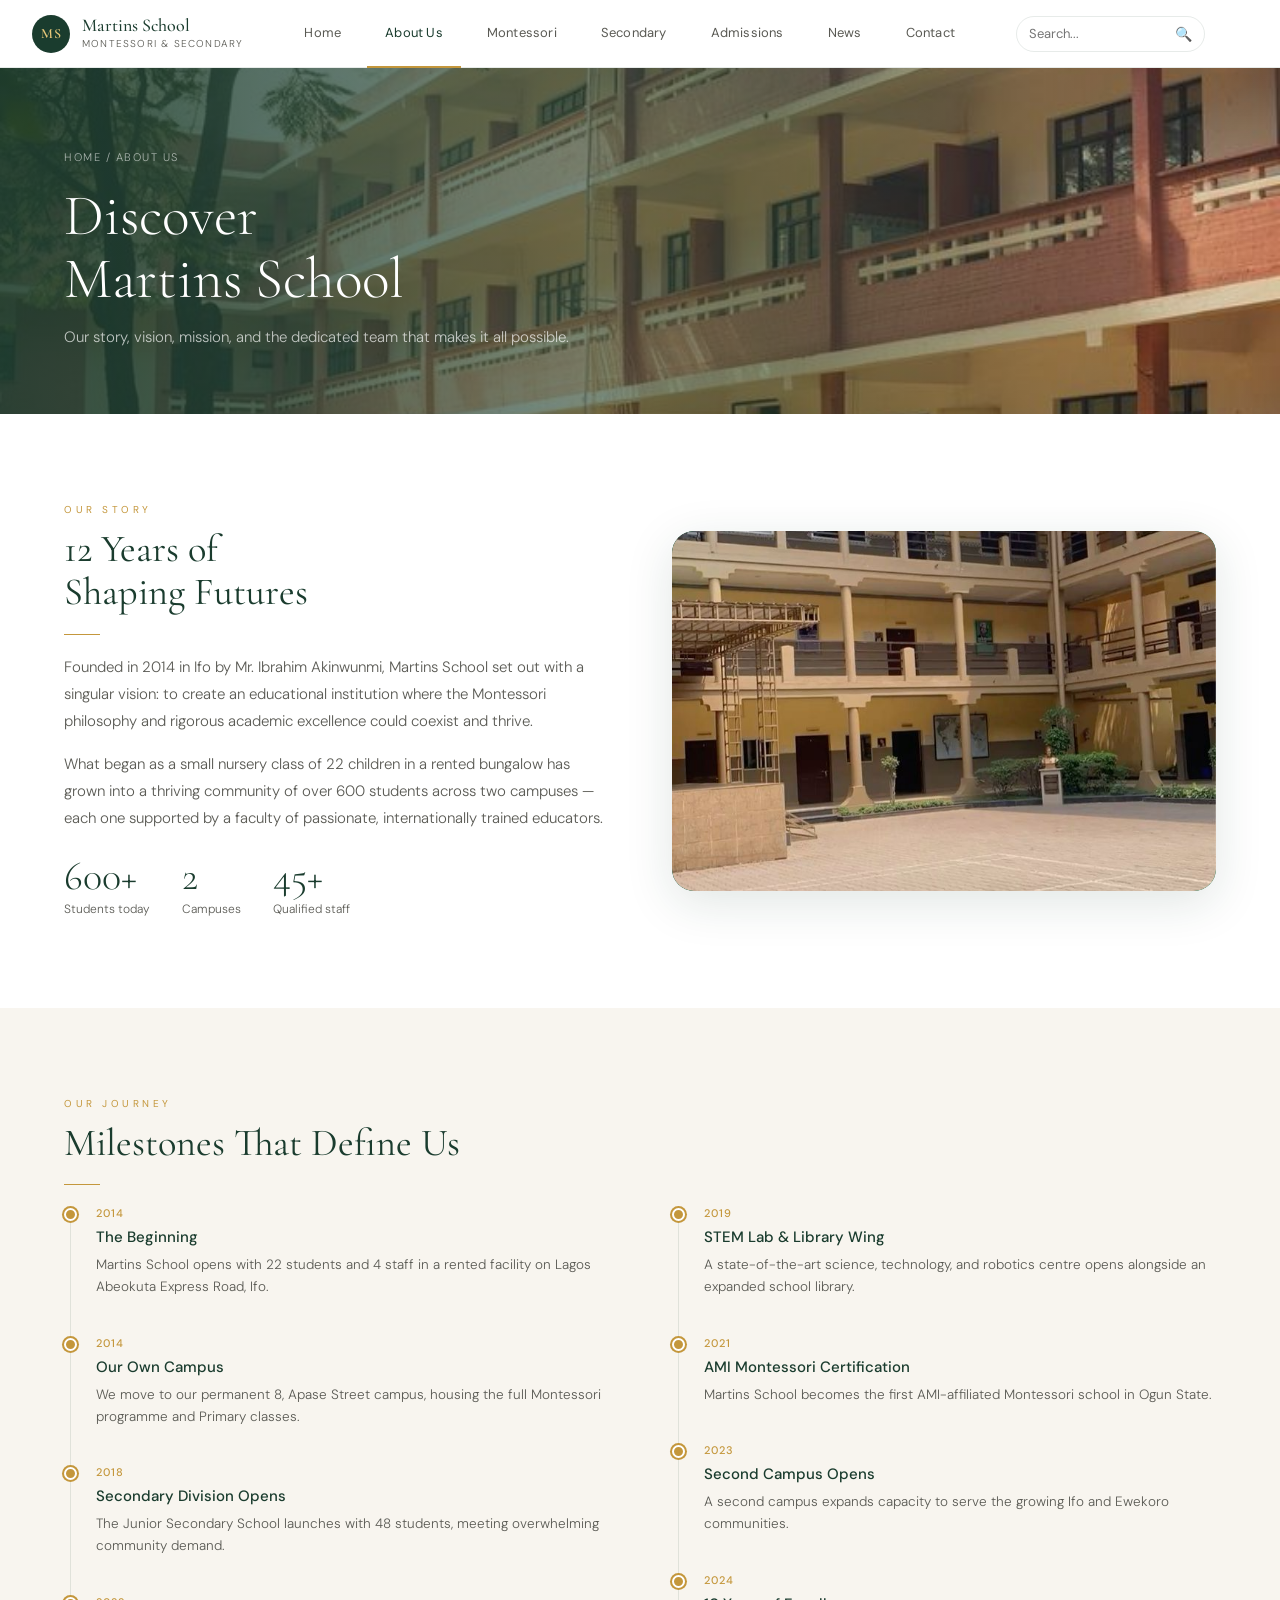
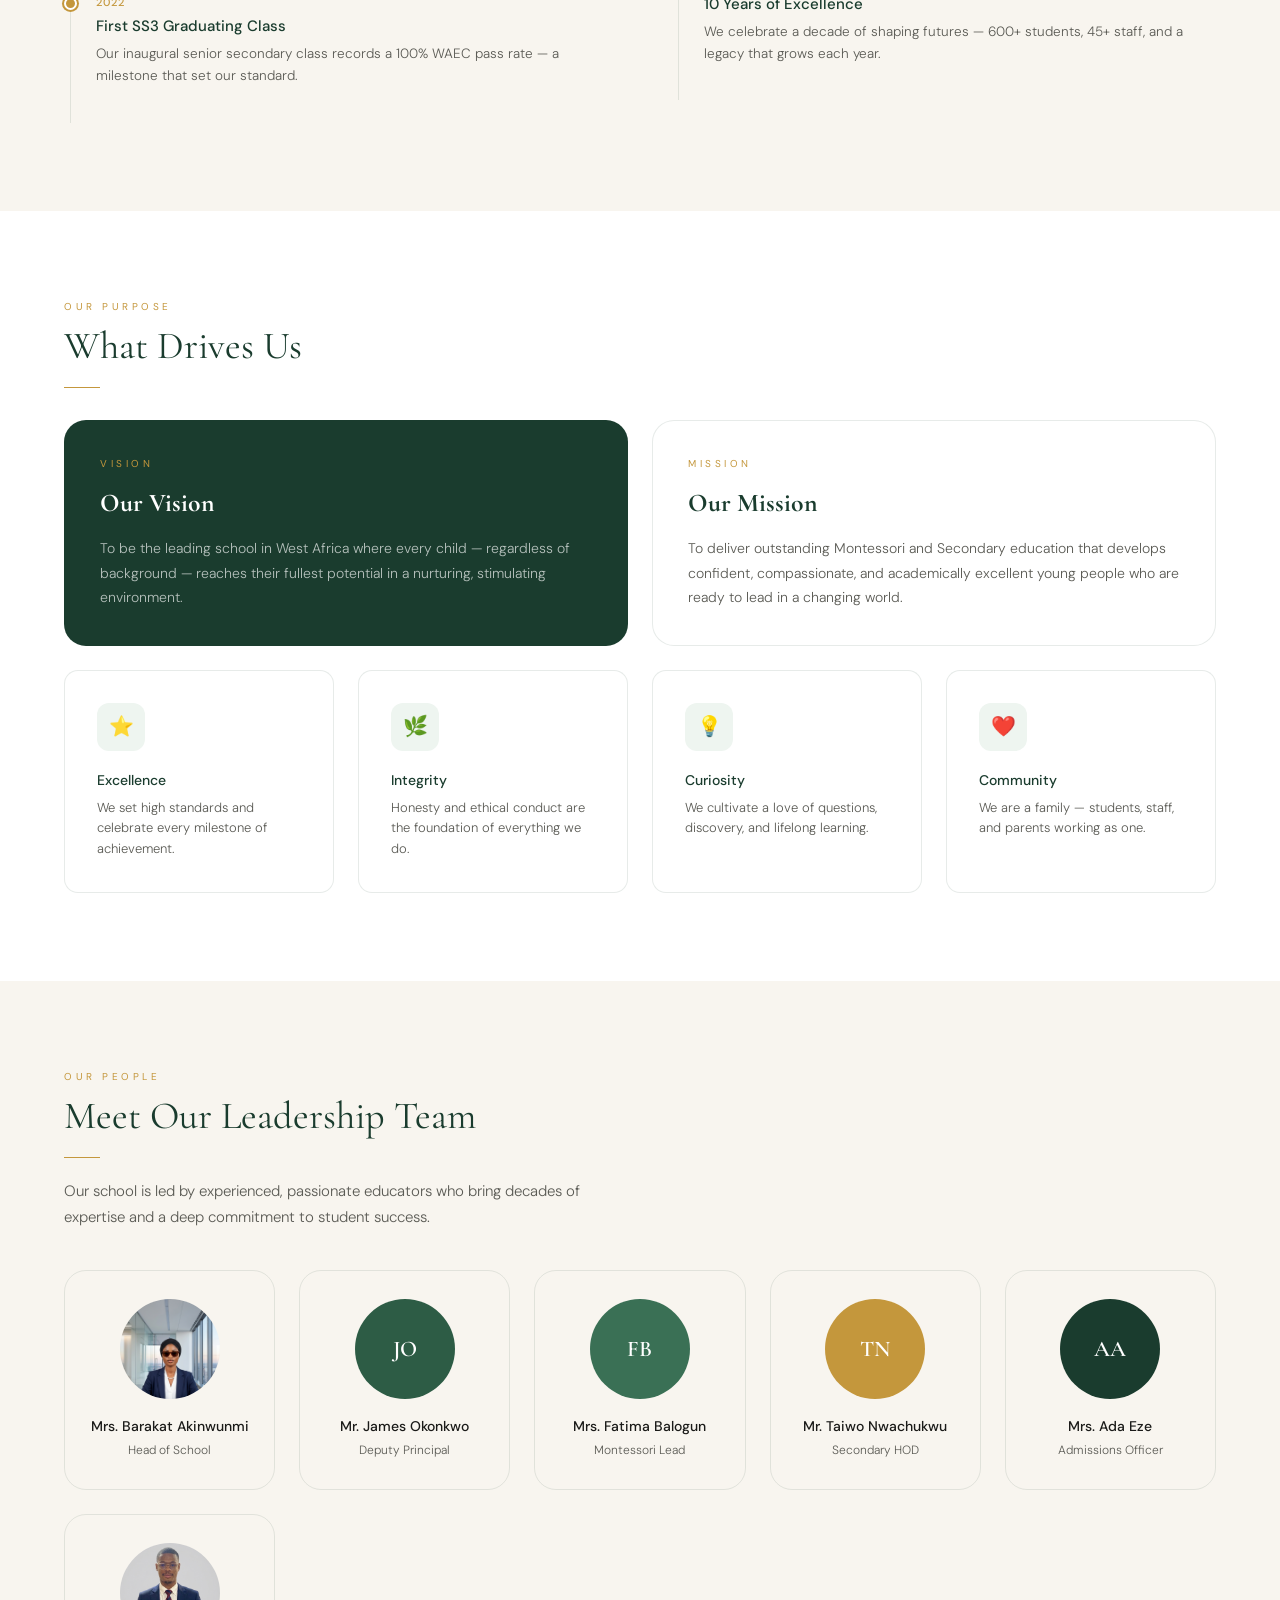
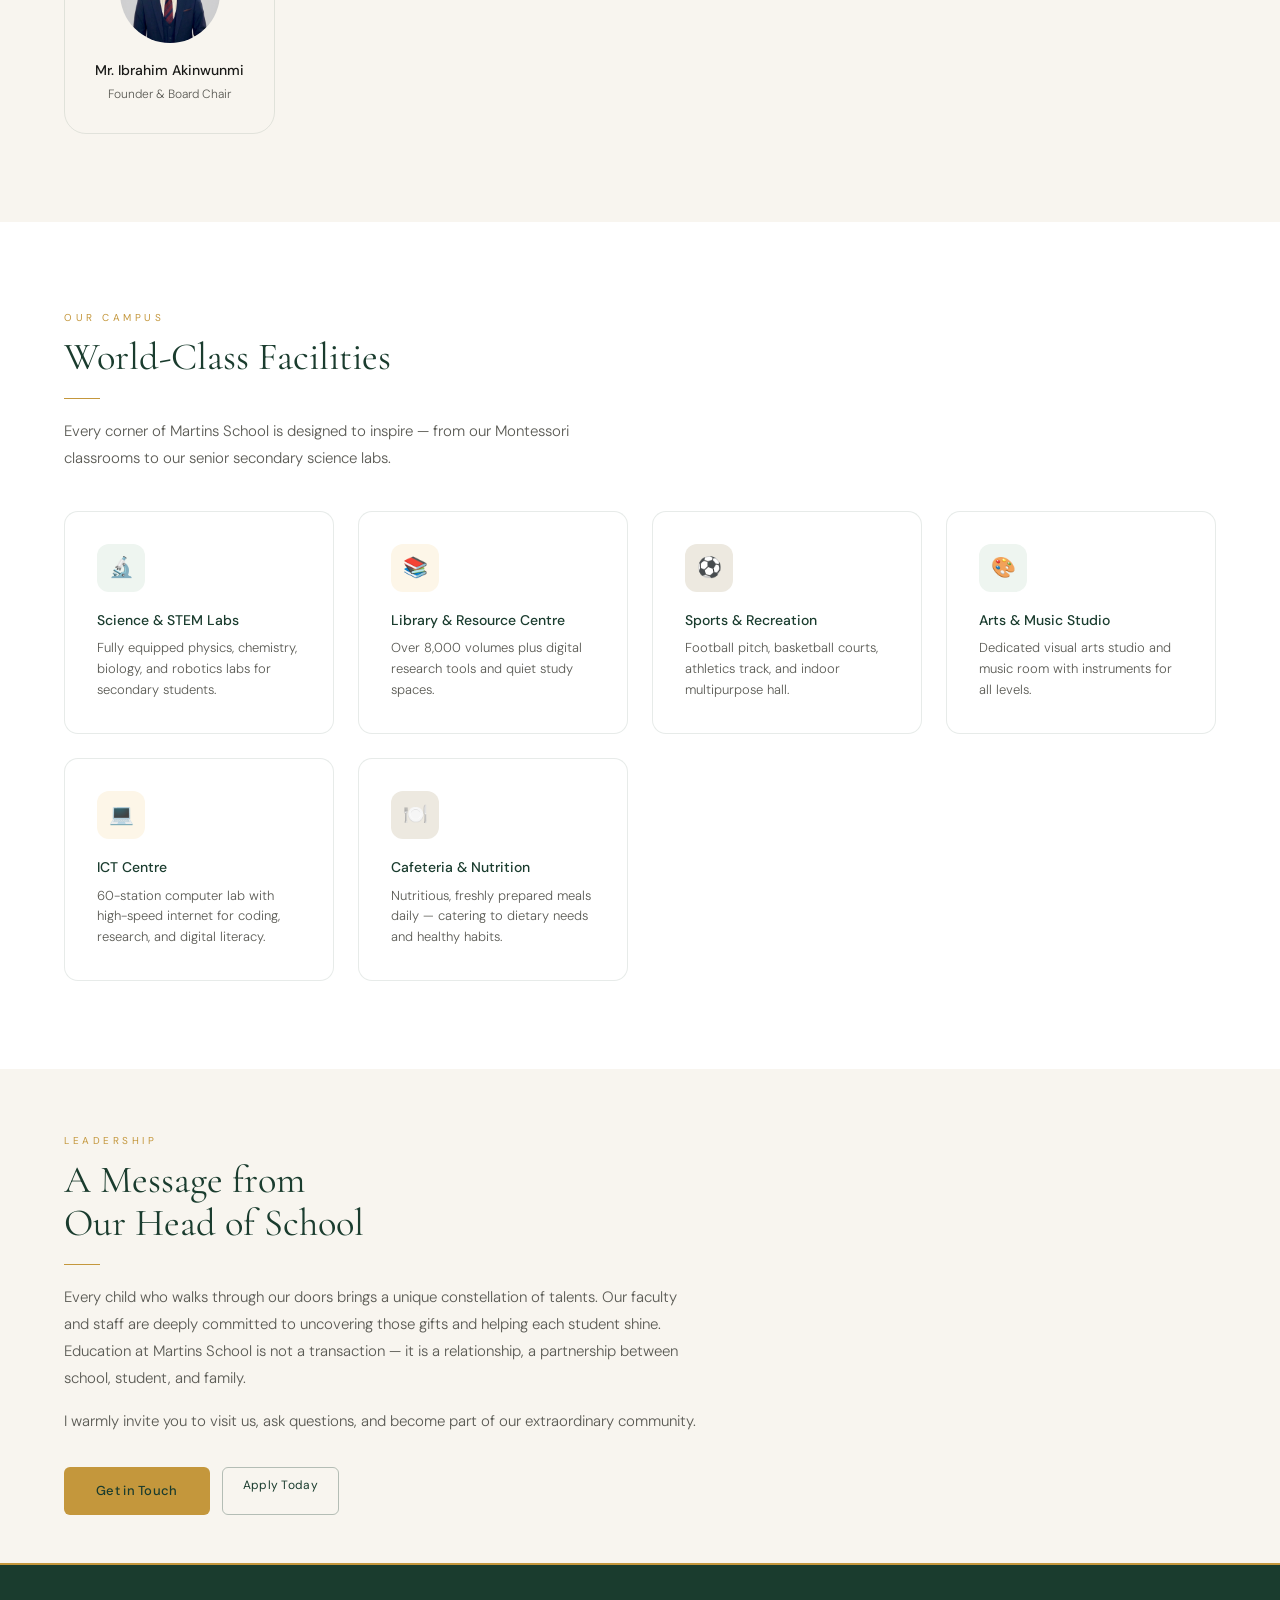
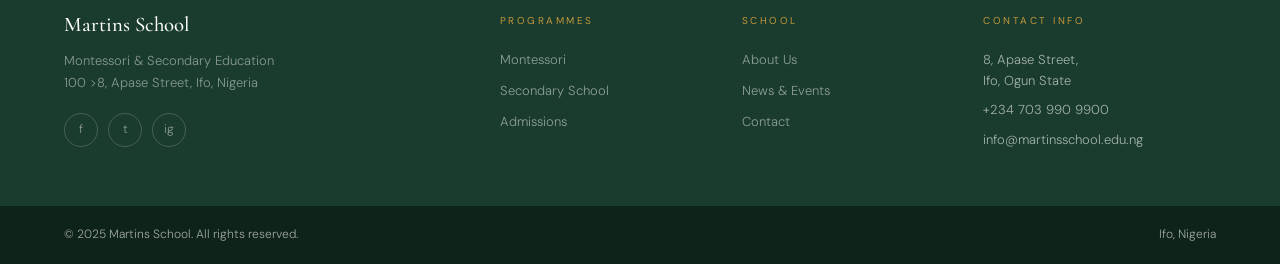
==== about.html @ b7fa8b03 "Martins School" ====
<!doctype html>
<html lang="en" id="home">
  <head>
    <meta charset="UTF-8" />
    <meta name="viewport" content="width=device-width, initial-scale=1.0" />
    <title>About Us | Martins School</title>
    <link rel="preconnect" href="https://fonts.googleapis.com" />
    <link rel="preconnect" href="https://fonts.gstatic.com" crossorigin />
    <link
      href="https://fonts.googleapis.com/css2?family=Cormorant+Garamond:ital,wght@0,300;0,400;0,500;0,600;1,300;1,400;1,600&family=DM+Sans:opsz,wght@9..40,300;9..40,400;9..40,500&display=swap"
      rel="stylesheet"
    />
    <link
      rel="stylesheet"
      href="https://cdnjs.cloudflare.com/ajax/libs/font-awesome/6.5.0/css/all.min.css"
    />
    <link rel="stylesheet" href="style.css" />
  </head>
  <body>
    <nav>
      <a class="nav-logo" href="index.html">
        <div class="nav-logo-mark">MS</div>
        <div>
          <div class="nav-logo-text">Martins School</div>
          <div class="nav-logo-sub">Montessori &amp; Secondary</div>
        </div>
      </a>
      <div class="nav-links">
        <a href="index.html">Home</a>
        <a href="about.html" class="active">About Us</a>
        <a href="montessori.html">Montessori</a>
        <a href="secondary.html">Secondary</a>
        <a href="admissions.html">Admissions</a>
        <a href="news.html">News</a>
        <a href="contact.html">Contact</a>
      </div>
      <!-- Keep this -->
      <div class="nav-search">
        <input
          type="text"
          class="nav-search-input"
          placeholder="Search..."
          id="nav-search-input"
        />
        <button class="nav-search-btn" aria-label="Search" id="nav-search-btn">
          🔍
        </button>
      </div>
      <div class="nav-actions">
        <button class="nav-hamburger" id="nav-toggle" aria-label="Menu">
          <span></span><span></span><span></span>
        </button>
      </div>
    </nav>
    <div class="page-anim">
      <!-- PAGE HERO -->
      <div class="page-hero hero-about">
        <div class="page-hero-breadcrumb">
          <a href="index.html">Home</a> / About Us
        </div>
        <h1>Discover<br />Martins School</h1>
        <p>
          Our story, vision, mission, and the dedicated team that makes it all
          possible.
        </p>
      </div>

      <!-- STORY -->
      <section>
        <div class="two-col">
          <div>
            <div class="section-label">Our Story</div>
            <div class="section-title">12 Years of<br />Shaping Futures</div>
            <div class="divider"></div>
            <p
              style="
                color: var(--text-muted);
                font-size: 15px;
                line-height: 1.8;
                margin-bottom: 1rem;
              "
            >
              Founded in 2014 in Ifo by Mr. Ibrahim Akinwunmi, Martins School
              set out with a singular vision: to create an educational
              institution where the Montessori philosophy and rigorous academic
              excellence could coexist and thrive.
            </p>
            <p
              style="
                color: var(--text-muted);
                font-size: 15px;
                line-height: 1.8;
                margin-bottom: 1.5rem;
              "
            >
              What began as a small nursery class of 22 children in a rented
              bungalow has grown into a thriving community of over 600 students
              across two campuses — each one supported by a faculty of
              passionate, internationally trained educators.
            </p>
            <div style="display: flex; gap: 2rem; flex-wrap: wrap">
              <div>
                <div
                  style="
                    font-family: &quot;Cormorant Garamond&quot;, serif;
                    font-size: 2.5rem;
                    color: var(--green);
                    font-weight: 300;
                    line-height: 1;
                  "
                >
                  600+
                </div>
                <div
                  style="
                    font-size: 12px;
                    color: var(--text-muted);
                    margin-top: 4px;
                  "
                >
                  Students today
                </div>
              </div>
              <div>
                <div
                  style="
                    font-family: &quot;Cormorant Garamond&quot;, serif;
                    font-size: 2.5rem;
                    color: var(--green);
                    font-weight: 300;
                    line-height: 1;
                  "
                >
                  2
                </div>
                <div
                  style="
                    font-size: 12px;
                    color: var(--text-muted);
                    margin-top: 4px;
                  "
                >
                  Campuses
                </div>
              </div>
              <div>
                <div
                  style="
                    font-family: &quot;Cormorant Garamond&quot;, serif;
                    font-size: 2.5rem;
                    color: var(--green);
                    font-weight: 300;
                    line-height: 1;
                  "
                >
                  45+
                </div>
                <div
                  style="
                    font-size: 12px;
                    color: var(--text-muted);
                    margin-top: 4px;
                  "
                >
                  Qualified staff
                </div>
              </div>
            </div>
          </div>
          <div class="info-img">
            <div class="info-img">
              <img src="img/about-story.jpeg" alt="Martins School campus" />
            </div>
          </div>
        </div>
      </section>

      <!-- HISTORY TIMELINE -->
      <section style="background: var(--cream)">
        <div class="section-label">Our Journey</div>
        <div class="section-title">Milestones That Define Us</div>
        <div class="divider"></div>
        <div
          style="
            display: grid;
            grid-template-columns: 1fr 1fr;
            gap: 4rem;
            align-items: start;
            margin-top: 1rem;
          "
        >
          <div class="timeline">
            <div class="timeline-item">
              <div class="timeline-dot"></div>
              <div class="timeline-year">2014</div>
              <h4>The Beginning</h4>
              <p>
                Martins School opens with 22 students and 4 staff in a rented
                facility on Lagos Abeokuta Express Road, Ifo.
              </p>
            </div>
            <div class="timeline-item">
              <div class="timeline-dot"></div>
              <div class="timeline-year">2014</div>
              <h4>Our Own Campus</h4>
              <p>
                We move to our permanent 8, Apase Street campus, housing the
                full Montessori programme and Primary classes.
              </p>
            </div>
            <div class="timeline-item">
              <div class="timeline-dot"></div>
              <div class="timeline-year">2018</div>
              <h4>Secondary Division Opens</h4>
              <p>
                The Junior Secondary School launches with 48 students, meeting
                overwhelming community demand.
              </p>
            </div>
            <div class="timeline-item">
              <div class="timeline-dot"></div>
              <div class="timeline-year">2022</div>
              <h4>First SS3 Graduating Class</h4>
              <p>
                Our inaugural senior secondary class records a 100% WAEC pass
                rate — a milestone that set our standard.
              </p>
            </div>
          </div>
          <div class="timeline">
            <div class="timeline-item">
              <div class="timeline-dot"></div>
              <div class="timeline-year">2019</div>
              <h4>STEM Lab &amp; Library Wing</h4>
              <p>
                A state-of-the-art science, technology, and robotics centre
                opens alongside an expanded school library.
              </p>
            </div>
            <div class="timeline-item">
              <div class="timeline-dot"></div>
              <div class="timeline-year">2021</div>
              <h4>AMI Montessori Certification</h4>
              <p>
                Martins School becomes the first AMI-affiliated Montessori
                school in Ogun State.
              </p>
            </div>
            <div class="timeline-item">
              <div class="timeline-dot"></div>
              <div class="timeline-year">2023</div>
              <h4>Second Campus Opens</h4>
              <p>
                A second campus expands capacity to serve the growing Ifo and
                Ewekoro communities.
              </p>
            </div>
            <div class="timeline-item">
              <div class="timeline-dot"></div>
              <div class="timeline-year">2024</div>
              <h4>10 Years of Excellence</h4>
              <p>
                We celebrate a decade of shaping futures — 600+ students, 45+
                staff, and a legacy that grows each year.
              </p>
            </div>
          </div>
        </div>
      </section>

      <!-- VISION & MISSION -->
      <section>
        <div class="section-label">Our Purpose</div>
        <div class="section-title">What Drives Us</div>
        <div class="divider"></div>
        <div
          style="
            display: grid;
            grid-template-columns: 1fr 1fr;
            gap: 1.5rem;
            margin-top: 2rem;
          "
        >
          <div class="vision-card dark">
            <div class="section-label">Vision</div>
            <h3>Our Vision</h3>
            <p>
              To be the leading school in West Africa where every child —
              regardless of background — reaches their fullest potential in a
              nurturing, stimulating environment.
            </p>
          </div>
          <div class="vision-card">
            <div class="section-label">Mission</div>
            <h3>Our Mission</h3>
            <p>
              To deliver outstanding Montessori and Secondary education that
              develops confident, compassionate, and academically excellent
              young people who are ready to lead in a changing world.
            </p>
          </div>
        </div>

        <!-- Core Values Cards -->
        <div
          style="
            display: grid;
            grid-template-columns: repeat(auto-fit, minmax(200px, 1fr));
            gap: 1.5rem;
            margin-top: 1.5rem;
          "
        >
          <div class="card">
            <div class="card-icon">⭐</div>
            <h3
              style="
                font-size: 14px;
                font-weight: 500;
                color: var(--green);
                margin-bottom: 6px;
              "
            >
              Excellence
            </h3>
            <p
              style="
                font-size: 13px;
                color: var(--text-muted);
                line-height: 1.6;
              "
            >
              We set high standards and celebrate every milestone of
              achievement.
            </p>
          </div>
          <div class="card">
            <div class="card-icon">🌿</div>
            <h3
              style="
                font-size: 14px;
                font-weight: 500;
                color: var(--green);
                margin-bottom: 6px;
              "
            >
              Integrity
            </h3>
            <p
              style="
                font-size: 13px;
                color: var(--text-muted);
                line-height: 1.6;
              "
            >
              Honesty and ethical conduct are the foundation of everything we
              do.
            </p>
          </div>
          <div class="card">
            <div class="card-icon">💡</div>
            <h3
              style="
                font-size: 14px;
                font-weight: 500;
                color: var(--green);
                margin-bottom: 6px;
              "
            >
              Curiosity
            </h3>
            <p
              style="
                font-size: 13px;
                color: var(--text-muted);
                line-height: 1.6;
              "
            >
              We cultivate a love of questions, discovery, and lifelong
              learning.
            </p>
          </div>
          <div class="card">
            <div class="card-icon">❤️</div>
            <h3
              style="
                font-size: 14px;
                font-weight: 500;
                color: var(--green);
                margin-bottom: 6px;
              "
            >
              Community
            </h3>
            <p
              style="
                font-size: 13px;
                color: var(--text-muted);
                line-height: 1.6;
              "
            >
              We are a family — students, staff, and parents working as one.
            </p>
          </div>
        </div>
      </section>

      <!-- TEAM -->
      <section style="background: var(--cream)">
        <div class="section-label">Our People</div>
        <div class="section-title">Meet Our Leadership Team</div>
        <div class="divider"></div>
        <p class="section-sub">
          Our school is led by experienced, passionate educators who bring
          decades of expertise and a deep commitment to student success.
        </p>
        <div class="team-grid">
          <div class="team-card">
            <div class="team-avatar">
              <img src="img/team-barakat.png" alt="Mrs. Barakat Akinwunmi" />
            </div>
            <h4>Mrs. Barakat Akinwunmi</h4>
            <p>Head of School</p>
          </div>
          <div class="team-card">
            <div class="team-avatar" style="background: var(--green-mid)">
              JO
            </div>
            <h4>Mr. James Okonkwo</h4>
            <p>Deputy Principal</p>
          </div>
          <div class="team-card">
            <div class="team-avatar" style="background: #3a7055">FB</div>
            <h4>Mrs. Fatima Balogun</h4>
            <p>Montessori Lead</p>
          </div>
          <div class="team-card">
            <div class="team-avatar" style="background: #c4973c">TN</div>
            <h4>Mr. Taiwo Nwachukwu</h4>
            <p>Secondary HOD</p>
          </div>
          <div class="team-card">
            <div class="team-avatar" style="background: var(--green)">AA</div>
            <h4>Mrs. Ada Eze</h4>
            <p>Admissions Officer</p>
          </div>
          <div class="team-card">
            <div class="team-avatar">
              <img src="img/team-ibrahim.png" alt="Mrs. Ibrahim Akinwunmi" />
            </div>
            <h4>Mr. Ibrahim Akinwunmi</h4>
            <p>Founder &amp; Board Chair</p>
          </div>
        </div>
      </section>

      <!-- FACILITIES -->
      <section>
        <div class="section-label">Our Campus</div>
        <div class="section-title">World-Class Facilities</div>
        <div class="divider"></div>
        <p class="section-sub">
          Every corner of Martins School is designed to inspire — from our
          Montessori classrooms to our senior secondary science labs.
        </p>
        <div
          style="
            display: grid;
            grid-template-columns: repeat(auto-fit, minmax(220px, 1fr));
            gap: 1.5rem;
            margin-top: 2.5rem;
          "
        >
          <div class="card">
            <div class="card-icon" style="background: var(--green-pale)">
              🔬
            </div>
            <h3
              style="
                font-size: 14px;
                font-weight: 500;
                color: var(--green);
                margin-bottom: 6px;
              "
            >
              Science &amp; STEM Labs
            </h3>
            <p
              style="
                font-size: 13px;
                color: var(--text-muted);
                line-height: 1.6;
              "
            >
              Fully equipped physics, chemistry, biology, and robotics labs for
              secondary students.
            </p>
          </div>
          <div class="card">
            <div class="card-icon" style="background: var(--gold-pale)">📚</div>
            <h3
              style="
                font-size: 14px;
                font-weight: 500;
                color: var(--green);
                margin-bottom: 6px;
              "
            >
              Library &amp; Resource Centre
            </h3>
            <p
              style="
                font-size: 13px;
                color: var(--text-muted);
                line-height: 1.6;
              "
            >
              Over 8,000 volumes plus digital research tools and quiet study
              spaces.
            </p>
          </div>
          <div class="card">
            <div class="card-icon" style="background: var(--cream-dark)">
              ⚽
            </div>
            <h3
              style="
                font-size: 14px;
                font-weight: 500;
                color: var(--green);
                margin-bottom: 6px;
              "
            >
              Sports &amp; Recreation
            </h3>
            <p
              style="
                font-size: 13px;
                color: var(--text-muted);
                line-height: 1.6;
              "
            >
              Football pitch, basketball courts, athletics track, and indoor
              multipurpose hall.
            </p>
          </div>
          <div class="card">
            <div class="card-icon" style="background: var(--green-pale)">
              🎨
            </div>
            <h3
              style="
                font-size: 14px;
                font-weight: 500;
                color: var(--green);
                margin-bottom: 6px;
              "
            >
              Arts &amp; Music Studio
            </h3>
            <p
              style="
                font-size: 13px;
                color: var(--text-muted);
                line-height: 1.6;
              "
            >
              Dedicated visual arts studio and music room with instruments for
              all levels.
            </p>
          </div>
          <div class="card">
            <div class="card-icon" style="background: var(--gold-pale)">💻</div>
            <h3
              style="
                font-size: 14px;
                font-weight: 500;
                color: var(--green);
                margin-bottom: 6px;
              "
            >
              ICT Centre
            </h3>
            <p
              style="
                font-size: 13px;
                color: var(--text-muted);
                line-height: 1.6;
              "
            >
              60-station computer lab with high-speed internet for coding,
              research, and digital literacy.
            </p>
          </div>
          <div class="card">
            <div class="card-icon" style="background: var(--cream-dark)">
              🍽️
            </div>
            <h3
              style="
                font-size: 14px;
                font-weight: 500;
                color: var(--green);
                margin-bottom: 6px;
              "
            >
              Cafeteria &amp; Nutrition
            </h3>
            <p
              style="
                font-size: 13px;
                color: var(--text-muted);
                line-height: 1.6;
              "
            >
              Nutritious, freshly prepared meals daily — catering to dietary
              needs and healthy habits.
            </p>
          </div>
        </div>
      </section>

      <!-- LEADERSHIP MESSAGE CTA -->
      <section style="background: var(--cream); padding: 4rem 4rem 3rem">
        <div style="max-width: 640px">
          <div class="section-label" style="color: var(--gold)">Leadership</div>
          <div class="section-title" style="color: var(--green)">
            A Message from<br />Our Head of School
          </div>
          <div class="divider"></div>
          <p
            style="
              color: var(--text-muted);
              font-size: 15px;
              line-height: 1.8;
              margin-bottom: 1rem;
            "
          >
            Every child who walks through our doors brings a unique
            constellation of talents. Our faculty and staff are deeply committed
            to uncovering those gifts and helping each student shine. Education
            at Martins School is not a transaction — it is a relationship, a
            partnership between school, student, and family.
          </p>
          <p
            style="
              color: var(--text-muted);
              font-size: 15px;
              line-height: 1.8;
              margin-bottom: 2rem;
            "
          >
            I warmly invite you to visit us, ask questions, and become part of
            our extraordinary community.
          </p>
          <div style="display: flex; gap: 12px; flex-wrap: wrap">
            <a href="contact.html" class="btn-gold">Get in Touch</a>
            <a href="admissions.html" class="btn-outline">Apply Today</a>
          </div>
        </div>
      </section>

      <footer>
        <div class="footer-brand">
          <div class="nav-logo-text">Martins School</div>
          <p>
            Montessori &amp; Secondary Education<br />100 >8, Apase Street, Ifo,
            Nigeria
          </p>
          <div class="footer-social">
            <a href="#" aria-label="Facebook">f</a>
            <a href="#" aria-label="Twitter">t</a>
            <a href="#" aria-label="Instagram">ig</a>
          </div>
        </div>
        <div>
          <h4>Programmes</h4>
          <a href="montessori.html">Montessori</a>
          <a href="secondary.html">Secondary School</a>
          <a href="admissions.html">Admissions</a>
        </div>
        <div>
          <h4>School</h4>
          <a href="about.html">About Us</a>
          <a href="news.html">News &amp; Events</a>
          <a href="contact.html">Contact</a>
        </div>
        <div>
          <h4>Contact Info</h4>
          <p>8, Apase Street,<br />Ifo, Ogun State</p>
          <p>+234 703 990 9900</p>
          <p>info@martinsschool.edu.ng</p>
        </div>
      </footer>
      <div class="footer-bottom">
        <span>© 2025 Martins School. All rights reserved.</span>
        <span>Ifo, Nigeria</span>
      </div>
      <script src="script.js"></script>
    </div>
    <a href="#home" class="scroll-top" id="scroll-top" aria-label="Back to top">
      <i class="fa-solid fa-arrow-up"></i>
    </a>
  </body>
</html>
---- style.css ----
/* =============================================
   MARTINS SCHOOL — Global Stylesheet
   Montessori & Secondary Education, Ibadan
   ============================================= */

@import url("https://fonts.googleapis.com/css2?family=Cormorant+Garamond:ital,wght@0,300;0,400;0,500;0,600;1,300;1,400;1,600&family=DM+Sans:opsz,wght@9..40,300;9..40,400;9..40,500&display=swap");

*,
*::before,
*::after {
  box-sizing: border-box;
  margin: 0;
  padding: 0;
}

:root {
  --green: #1a3c2e;
  --green-mid: #2d5c45;
  --green-light: #4a8a67;
  --green-pale: #eef5f0;
  --gold: #c4973c;
  --gold-light: #e8c87a;
  --gold-pale: #fdf6e8;
  --cream: #f8f5ef;
  --cream-dark: #ede9e0;
  --text: #1a1a18;
  --text-muted: #5a5a54;
  --border: rgba(26, 60, 46, 0.1);
  --white: #ffffff;
  --shadow-sm: 0 1px 6px rgba(26, 60, 46, 0.07);
  --shadow-md: 0 4px 24px rgba(26, 60, 46, 0.1);
  --shadow-lg: 0 12px 48px rgba(26, 60, 46, 0.13);
  --radius: 6px;
  --radius-lg: 14px;
  --radius-xl: 22px;
  --transition: 0.25s cubic-bezier(0.4, 0, 0.2, 1);
}

html {
  scroll-behavior: smooth;
}

body {
  font-family: "DM Sans", sans-serif;
  font-weight: 300;
  color: var(--text);
  background: var(--white);
  line-height: 1.65;
  -webkit-font-smoothing: antialiased;
  padding-top: 68px;
}

/* =============================================
   NAVIGATION
   ============================================= */
nav {
  position: fixed;
  top: 0;
  left: 0;
  right: 0;
  z-index: 1000;
  background: rgba(255, 255, 255, 0.97);
  backdrop-filter: blur(12px);
  border-bottom: 1px solid var(--border);
  display: flex;
  align-items: center;
  justify-content: space-between;
  padding: 0 2rem;
  height: 68px;
  transition: box-shadow var(--transition);
}
nav.scrolled {
  box-shadow: var(--shadow-md);
}

.nav-logo {
  display: flex;
  align-items: center;
  gap: 12px;
  text-decoration: none;
  flex-shrink: 0;
}
.nav-logo-mark {
  width: 38px;
  height: 38px;
  border-radius: 50%;
  background: var(--green);
  display: flex;
  align-items: center;
  justify-content: center;
  font-family: "Cormorant Garamond", serif;
  font-weight: 600;
  font-size: 14px;
  color: var(--gold-light);
  letter-spacing: 0.5px;
  flex-shrink: 0;
}
.nav-logo-text {
  font-family: "Cormorant Garamond", serif;
  font-weight: 500;
  font-size: 18px;
  color: var(--green);
  line-height: 1.15;
}
.nav-logo-sub {
  font-size: 10px;
  font-weight: 300;
  color: var(--text-muted);
  letter-spacing: 1.2px;
  text-transform: uppercase;
}
.nav-links {
  display: flex;
  align-items: center;
  gap: 8px;
}
.nav-links a {
  font-size: 13px;
  font-weight: 400;
  color: var(--text-muted);
  text-decoration: none;
  padding: 0 18px;
  height: 68px;
  display: flex;
  align-items: center;
  border-bottom: 2px solid transparent;
  transition:
    color var(--transition),
    border-color var(--transition);
  letter-spacing: 0.2px;
  white-space: nowrap;
}
.nav-links a:hover,
.nav-links a.active {
  color: var(--green);
  border-bottom-color: var(--gold);
}

.nav-search {
  display: flex;
  align-items: center;
  border: 1px solid var(--border);
  border-radius: 20px;
  padding: 0 12px;
  height: 36px;
  gap: 6px;
  transition: border-color var(--transition);
}
.nav-search:focus-within {
  border-color: var(--green);
}
.nav-search-input {
  border: none;
  outline: none;
  font-size: 13px;
  font-family: "DM Sans", sans-serif;
  color: var(--text);
  width: 140px;
  background: transparent;
}
.nav-search-btn {
  border: none;
  background: transparent;
  cursor: pointer;
  font-size: 14px;
  padding: 0;
}
.nav-actions {
  display: flex;
  align-items: center;
  gap: 10px;
  flex-shrink: 0;
}

/* Mobile hamburger */
.nav-hamburger {
  display: none;
  flex-direction: column;
  gap: 5px;
  cursor: pointer;
  padding: 8px;
  border: none;
  background: transparent;
}
.nav-hamburger span {
  display: block;
  width: 22px;
  height: 1.5px;
  background: var(--green);
  transition:
    transform var(--transition),
    opacity var(--transition);
}
.nav-hamburger.open span:nth-child(1) {
  transform: translateY(6.5px) rotate(45deg);
}
.nav-hamburger.open span:nth-child(2) {
  opacity: 0;
}
.nav-hamburger.open span:nth-child(3) {
  transform: translateY(-6.5px) rotate(-45deg);
}

/* =============================================
   BUTTONS
   ============================================= */
.btn-outline {
  font-size: 12px;
  font-weight: 400;
  color: var(--green);
  border: 1px solid rgba(26, 60, 46, 0.3);
  padding: 8px 20px;
  border-radius: var(--radius);
  text-decoration: none;
  cursor: pointer;
  transition:
    background var(--transition),
    border-color var(--transition);
  letter-spacing: 0.3px;
  background: transparent;
  display: inline-block;
}
.btn-outline:hover {
  background: var(--green-pale);
  border-color: var(--green);
}

.btn-filled {
  font-size: 12px;
  font-weight: 500;
  color: white;
  background: var(--green);
  border: none;
  padding: 9px 22px;
  border-radius: var(--radius);
  cursor: pointer;
  transition:
    background var(--transition),
    transform var(--transition);
  letter-spacing: 0.3px;
  text-decoration: none;
  display: inline-block;
}
.btn-filled:hover {
  background: var(--green-mid);
  transform: translateY(-1px);
}

.btn-gold {
  font-size: 13px;
  font-weight: 500;
  background: var(--gold);
  color: var(--green);
  border: none;
  padding: 13px 32px;
  border-radius: var(--radius);
  cursor: pointer;
  transition:
    background var(--transition),
    transform var(--transition);
  letter-spacing: 0.3px;
  text-decoration: none;
  display: inline-block;
}
.btn-gold:hover {
  background: var(--gold-light);
  transform: translateY(-1px);
}

.btn-ghost {
  font-size: 13px;
  font-weight: 300;
  color: white;
  background: transparent;
  padding: 12px 30px;
  border-radius: var(--radius);
  text-decoration: none;
  letter-spacing: 0.4px;
  border: 1px solid rgba(255, 255, 255, 0.3);
  transition:
    background var(--transition),
    border-color var(--transition);
  display: inline-block;
}
.btn-ghost:hover {
  background: rgba(255, 255, 255, 0.08);
  border-color: rgba(255, 255, 255, 0.5);
}

.link-arrow {
  font-size: 13px;
  color: var(--gold);
  text-decoration: none;
  display: inline-flex;
  align-items: center;
  gap: 5px;
  font-weight: 400;
  transition:
    gap var(--transition),
    color var(--transition);
}
.link-arrow:hover {
  gap: 8px;
  color: var(--green-mid);
}

/* =============================================
   TYPOGRAPHY & LAYOUT UTILITIES
   ============================================= */
section {
  padding: 5.5rem 4rem;
}

.section-label {
  font-size: 10px;
  letter-spacing: 3.5px;
  text-transform: uppercase;
  color: var(--gold);
  margin-bottom: 0.6rem;
  font-weight: 400;
}
.section-title {
  font-family: "Cormorant Garamond", serif;
  font-weight: 400;
  font-size: clamp(2rem, 3vw, 2.8rem);
  color: var(--green);
  line-height: 1.12;
}
.section-sub {
  font-size: 15px;
  color: var(--text-muted);
  max-width: 560px;
  line-height: 1.75;
  margin-top: 1rem;
}
.divider {
  width: 36px;
  height: 1px;
  background: var(--gold);
  margin: 1.2rem 0;
}

/* =============================================
   PAGE HERO (inner pages)
   ============================================= */
.page-hero {
  padding: 5rem 4rem 4rem;
  position: relative;
  overflow: hidden;
}

.page-hero::after {
  content: "";
  position: absolute;
  inset: 0;
  background: linear-gradient(
    90deg,
    rgba(26, 60, 46, 0.85) 0%,
    rgba(26, 60, 46, 0.5) 60%,
    transparent 100%
  );
  z-index: 0;
}

.page-hero-breadcrumb {
  font-size: 11px;
  color: rgba(255, 255, 255, 0.6);
  letter-spacing: 1.5px;
  text-transform: uppercase;
  margin-bottom: 1.2rem;
  position: relative;
  z-index: 1;
}
.page-hero-breadcrumb a {
  color: rgba(255, 255, 255, 0.6);
  text-decoration: none;
}
.page-hero-breadcrumb a:hover {
  color: var(--gold-light);
}
.page-hero h1 {
  font-family: "Cormorant Garamond", serif;
  font-weight: 300;
  font-size: clamp(2.4rem, 4.5vw, 3.8rem);
  color: white;
  line-height: 1.08;
  position: relative;
  z-index: 1;
}
.page-hero p {
  font-size: 15px;
  color: rgba(255, 255, 255, 0.7);
  margin-top: 0.9rem;
  max-width: 540px;
  line-height: 1.75;
  position: relative;
  z-index: 1;
}

.hero-about {
  background-image: url("img/hero-about.jpeg");
  background-size: cover;
  background-position: center;
}

.hero-admissions {
  background-image: url("img/hero-admissions.jpeg");
  background-size: cover;
  background-position: center 40%;
}

.hero-secondary {
  background-image: url("img/hero-secondary.jpeg");
  background-size: cover;
  background-position: center 40%;
}

.hero-montessori {
  background-image: url("img/hero-montessori.jpeg");
  background-size: cover;
  background-position: center 25%;
}

.hero-news {
  background-image: url("img/hero-news.jpeg");
  background-size: cover;
  background-position: center;
}

.hero-contact {
  background-image: url("img/hero-contact.jpeg");
  background-size: cover;
  background-position: center;
}

/* =============================================
   TWO-COLUMN LAYOUT
   ============================================= */
.two-col {
  display: grid;
  grid-template-columns: 1fr 1fr;
  gap: 4rem;
  align-items: center;
}
.two-col.reverse {
  direction: rtl;
}
.two-col.reverse > * {
  direction: ltr;
}

.info-img {
  border-radius: var(--radius-xl);
  overflow: hidden;
  height: 360px;
  background: linear-gradient(135deg, var(--green-mid), var(--green-light));
  box-shadow: var(--shadow-lg);
}
.info-img img {
  width: 100%;
  height: 100%;
  object-fit: cover;
  display: block;
}

/* =============================================
   CARDS
   ============================================= */
.card {
  background: var(--white);
  border: 1px solid var(--border);
  border-radius: var(--radius-lg);
  padding: 2rem;
  transition:
    transform var(--transition),
    box-shadow var(--transition);
}
.card:hover {
  transform: translateY(-4px);
  box-shadow: var(--shadow-md);
}

.card-icon {
  width: 48px;
  height: 48px;
  border-radius: 12px;
  display: flex;
  align-items: center;
  justify-content: center;
  font-size: 20px;
  margin-bottom: 1.1rem;
  background: var(--green-pale);
}

/* =============================================
   STATS ROW
   ============================================= */
.stats-row {
  display: grid;
  grid-template-columns: repeat(4, 1fr);
  border-top: 1px solid var(--border);
  border-bottom: 1px solid var(--border);
}
.stat-box {
  padding: 2.5rem 2rem;
  text-align: center;
  border-right: 1px solid var(--border);
  transition: background var(--transition);
}
.stat-box:last-child {
  border-right: none;
}
.stat-box:hover {
  background: var(--cream);
}
.stat-num {
  font-family: "Cormorant Garamond", serif;
  font-size: 3rem;
  font-weight: 300;
  color: var(--green);
  line-height: 1;
}
.stat-label {
  font-size: 12px;
  color: var(--text-muted);
  margin-top: 5px;
  letter-spacing: 0.3px;
}

/* =============================================
   FEATURE ROWS
   ============================================= */
.features-list {
  display: flex;
  flex-direction: column;
  gap: 1rem;
  margin-top: 2rem;
}
.feature-row {
  display: flex;
  align-items: flex-start;
  gap: 1rem;
  padding: 1.25rem 1.5rem;
  border: 1px solid var(--border);
  border-radius: var(--radius-lg);
  transition: background var(--transition);
}
.feature-row:hover {
  background: var(--green-pale);
}
.feature-dot {
  width: 7px;
  height: 7px;
  border-radius: 50%;
  background: var(--gold);
  margin-top: 7px;
  flex-shrink: 0;
}
.feature-row h4 {
  font-size: 14px;
  font-weight: 500;
  color: var(--green);
  margin-bottom: 3px;
}
.feature-row p {
  font-size: 13px;
  color: var(--text-muted);
  line-height: 1.6;
}

/* =============================================
   TABS
   ============================================= */
.tabs {
  display: flex;
  gap: 0;
  border-bottom: 1px solid var(--border);
  margin-bottom: 3rem;
  overflow-x: auto;
}
.tab-btn {
  padding: 1rem 1.8rem;
  font-size: 13px;
  font-weight: 400;
  cursor: pointer;
  border: none;
  background: transparent;
  color: var(--text-muted);
  border-bottom: 2px solid transparent;
  margin-bottom: -1px;
  white-space: nowrap;
  transition:
    color var(--transition),
    border-color var(--transition);
  font-family: "DM Sans", sans-serif;
  letter-spacing: 0.2px;
}
.tab-btn.active {
  color: var(--green);
  border-bottom-color: var(--gold);
}
.tab-btn:hover:not(.active) {
  color: var(--green);
}
.tab-content {
  display: none;
}
.tab-content.active {
  display: block;
  animation: fadeIn 0.25s ease;
}

@keyframes fadeIn {
  from {
    opacity: 0;
    transform: translateY(8px);
  }
  to {
    opacity: 1;
    transform: translateY(0);
  }
}

/* =============================================
   FAQ
   ============================================= */
.faq-item {
  border-bottom: 1px solid var(--border);
}
.faq-q {
  padding: 1.1rem 0;
  display: flex;
  justify-content: space-between;
  align-items: center;
  cursor: pointer;
  font-size: 14px;
  font-weight: 400;
  color: var(--text);
  transition: color var(--transition);
}
.faq-q:hover {
  color: var(--green);
}
.faq-q-icon {
  width: 28px;
  height: 28px;
  border-radius: 50%;
  border: 1px solid var(--border);
  display: flex;
  align-items: center;
  justify-content: center;
  font-size: 16px;
  color: var(--text-muted);
  flex-shrink: 0;
  transition:
    transform var(--transition),
    background var(--transition),
    color var(--transition);
}
.faq-item.open .faq-q-icon {
  transform: rotate(45deg);
  background: var(--green);
  color: white;
  border-color: var(--green);
}
.faq-a {
  padding: 0 0 1.25rem;
  font-size: 13.5px;
  color: var(--text-muted);
  line-height: 1.75;
  display: none;
}
.faq-item.open .faq-a {
  display: block;
  animation: fadeIn 0.2s ease;
}

/* =============================================
   STEPS TIMELINE
   ============================================= */
.steps-timeline {
  margin-top: 1.5rem;
}
.step-row {
  display: flex;
  gap: 1.5rem;
}
.step-num-col {
  display: flex;
  flex-direction: column;
  align-items: center;
  flex-shrink: 0;
}
.step-num {
  width: 42px;
  height: 42px;
  border-radius: 50%;
  background: var(--green);
  color: white;
  font-family: "Cormorant Garamond", serif;
  font-size: 1.1rem;
  display: flex;
  align-items: center;
  justify-content: center;
  font-weight: 500;
  flex-shrink: 0;
  box-shadow: 0 0 0 4px var(--green-pale);
}
.step-line {
  flex: 1;
  width: 1px;
  background: var(--border);
  margin: 8px 0;
  min-height: 28px;
}
.step-content {
  padding-bottom: 2.5rem;
  flex: 1;
}
.step-content h3 {
  font-size: 15px;
  font-weight: 500;
  color: var(--green);
  margin-bottom: 0.35rem;
}
.step-content p {
  font-size: 13.5px;
  color: var(--text-muted);
  line-height: 1.65;
}

/* =============================================
   FORMS
   ============================================= */
.form-section {
  background: var(--cream);
  border-radius: var(--radius-xl);
  padding: 2.5rem 3rem;
}
.form-section h2 {
  font-family: "Cormorant Garamond", serif;
  font-size: 2rem;
  color: var(--green);
  margin-bottom: 1.5rem;
}
.form-row {
  display: grid;
  grid-template-columns: 1fr 1fr;
  gap: 1rem;
  margin-bottom: 1rem;
}
.form-row.full {
  grid-template-columns: 1fr;
}
.form-group {
  display: flex;
  flex-direction: column;
  gap: 6px;
}
.form-group label {
  font-size: 11px;
  letter-spacing: 1px;
  color: var(--text-muted);
  text-transform: uppercase;
  font-weight: 400;
}
.form-group input,
.form-group select,
.form-group textarea {
  padding: 11px 16px;
  border: 1px solid var(--border);
  border-radius: var(--radius);
  font-size: 14px;
  font-family: "DM Sans", sans-serif;
  background: white;
  color: var(--text);
  outline: none;
  transition:
    border-color var(--transition),
    box-shadow var(--transition);
}
.form-group input:focus,
.form-group select:focus,
.form-group textarea:focus {
  border-color: var(--green-mid);
  box-shadow: 0 0 0 3px rgba(26, 60, 46, 0.08);
}
.form-group textarea {
  min-height: 110px;
  resize: vertical;
}

/* =============================================
   DATES TABLE
   ============================================= */
.dates-table {
  width: 100%;
  border-collapse: collapse;
  margin-top: 1rem;
}
.dates-table th {
  font-size: 10px;
  letter-spacing: 2px;
  text-transform: uppercase;
  color: var(--text-muted);
  padding: 0.8rem 1.2rem;
  border-bottom: 1px solid var(--border);
  text-align: left;
  font-weight: 400;
}
.dates-table td {
  padding: 1rem 1.2rem;
  border-bottom: 1px solid var(--border);
  font-size: 14px;
}
.dates-table tr:last-child td {
  border-bottom: none;
}
.dates-table tr:hover td {
  background: var(--cream);
}
.date-badge {
  font-size: 10px;
  background: var(--cream-dark);
  color: var(--gold);
  padding: 3px 10px;
  border-radius: 20px;
  font-weight: 400;
  letter-spacing: 0.5px;
}

/* =============================================
   NEWS CARDS
   ============================================= */
.news-card {
  background: white;
  border-radius: var(--radius-lg);
  overflow: hidden;
  border: 1px solid var(--border);
  box-shadow: var(--shadow-sm);
  transition:
    transform var(--transition),
    box-shadow var(--transition);
}
.news-card:hover {
  transform: translateY(-5px);
  box-shadow: var(--shadow-md);
}
.news-img {
  height: 190px;
  overflow: hidden;
  background: linear-gradient(135deg, var(--green-mid), var(--green-light));
}
.news-img img {
  width: 100%;
  height: 100%;
  object-fit: cover;
  display: block;
  transition: transform 0.4s ease;
}
.news-card:hover .news-img img {
  transform: scale(1.04);
}
.news-card-body {
  padding: 1.5rem;
}
.news-tag {
  font-size: 10px;
  letter-spacing: 2px;
  text-transform: uppercase;
  color: var(--gold);
  margin-bottom: 0.5rem;
  display: block;
}
.news-card h3 {
  font-size: 15px;
  font-weight: 500;
  color: var(--text);
  margin-bottom: 0.4rem;
  line-height: 1.4;
}
.news-date {
  font-size: 12px;
  color: var(--text-muted);
}

/* =============================================
   EVENT CARDS
   ============================================= */
.event-card {
  border: 1px solid var(--border);
  border-radius: var(--radius-lg);
  padding: 1.4rem;
  display: flex;
  gap: 1.2rem;
  align-items: flex-start;
  transition:
    background var(--transition),
    transform var(--transition),
    box-shadow var(--transition);
  background: white;
}
.event-card:hover {
  background: var(--green-pale);
  transform: translateY(-2px);
  box-shadow: var(--shadow-sm);
}
.event-date-box {
  flex-shrink: 0;
  width: 52px;
  text-align: center;
  background: var(--green);
  border-radius: var(--radius);
  padding: 8px 0;
  border-radius: 10px;
}
.event-date-box .month {
  font-size: 9px;
  letter-spacing: 1.5px;
  text-transform: uppercase;
  color: var(--gold-light);
}
.event-date-box .day {
  font-size: 22px;
  font-weight: 500;
  color: white;
  line-height: 1.1;
  font-family: "Cormorant Garamond", serif;
}
.event-card h4 {
  font-size: 14px;
  font-weight: 500;
  color: var(--text);
  margin-bottom: 4px;
}
.event-card p {
  font-size: 12.5px;
  color: var(--text-muted);
  line-height: 1.55;
}

/* =============================================
   CONTACT
   ============================================= */
.contact-detail {
  display: flex;
  gap: 1rem;
  align-items: flex-start;
  margin-bottom: 1.5rem;
}
.contact-icon {
  width: 40px;
  height: 40px;
  border-radius: 10px;
  background: var(--green-pale);
  display: flex;
  align-items: center;
  justify-content: center;
  font-size: 17px;
  flex-shrink: 0;
}
.contact-detail h4 {
  font-size: 11px;
  letter-spacing: 1.2px;
  text-transform: uppercase;
  color: var(--text-muted);
  margin-bottom: 3px;
}
.contact-detail p {
  font-size: 14px;
  color: var(--text);
  line-height: 1.6;
}

/* =============================================
   FOOTER — fixed: border-top separator + reduced padding
   ============================================= */
footer {
  background: var(--green);
  color: rgba(255, 255, 255, 0.6);
  padding: 3rem 4rem;
  display: grid;
  grid-template-columns: 2fr 1fr 1fr 1.2fr;
  gap: 3rem;
  border-top: 2px solid var(--gold);
}
.footer-brand .nav-logo-text {
  color: white;
  font-size: 1.3rem;
}
.footer-brand p {
  font-size: 13px;
  color: rgba(255, 255, 255, 0.48);
  margin-top: 0.8rem;
  line-height: 1.7;
}
.footer-social {
  display: flex;
  gap: 10px;
  margin-top: 1.2rem;
}
.footer-social a {
  width: 34px;
  height: 34px;
  border-radius: 50%;
  border: 1px solid rgba(255, 255, 255, 0.18);
  display: flex;
  align-items: center;
  justify-content: center;
  font-size: 12px;
  color: rgba(255, 255, 255, 0.5);
  text-decoration: none;
  transition:
    background var(--transition),
    color var(--transition);
}
.footer-social a:hover {
  background: rgba(255, 255, 255, 0.1);
  color: white;
}
footer h4 {
  font-size: 10px;
  letter-spacing: 2.5px;
  text-transform: uppercase;
  color: var(--gold);
  margin-bottom: 1.2rem;
  font-weight: 400;
}
footer a {
  display: block;
  color: rgba(255, 255, 255, 0.5);
  text-decoration: none;
  font-size: 13px;
  margin-bottom: 0.6rem;
  transition: color var(--transition);
}
footer a:hover {
  color: white;
}
footer p {
  font-size: 13px;
  margin-bottom: 0.5rem;
}
.footer-bottom {
  background: rgba(0, 0, 0, 0.25);
  background-color: #0f2419;
  padding: 1.2rem 4rem;
  display: flex;
  justify-content: space-between;
  align-items: center;
  font-size: 12px;
  color: rgba(255, 255, 255, 0.6);
  flex-wrap: wrap;
  gap: 8px;
}

/* =============================================
   TESTIMONIALS
   ============================================= */
.testimonial-card {
  background: var(--green);
  border-radius: var(--radius-xl);
  padding: 2.5rem;
  position: relative;
  overflow: hidden;
}
.testimonial-card::before {
  content: "\201C";
  font-family: "Cormorant Garamond", serif;
  position: absolute;
  top: -20px;
  left: 20px;
  font-size: 130px;
  color: rgba(196, 151, 60, 0.18);
  line-height: 1;
}
.testimonial-card p {
  font-size: 15px;
  color: rgba(255, 255, 255, 0.85);
  line-height: 1.75;
  font-style: italic;
  position: relative;
}
.testimonial-card cite {
  display: block;
  margin-top: 1.2rem;
  font-size: 12px;
  color: var(--gold-light);
  font-style: normal;
  letter-spacing: 0.5px;
}

/* =============================================
   HIGHLIGHT / CTA BAND — fixed: reduced bottom padding
   ============================================= */
.cta-band {
  background: var(--green);
  padding: 4rem 4rem 3rem;
  display: flex;
  gap: 2rem;
  align-items: center;
  justify-content: space-between;
  flex-wrap: wrap;
}
.cta-band h2 {
  font-family: "Cormorant Garamond", serif;
  font-size: 2.2rem;
  color: white;
  font-weight: 300;
}
.cta-band p {
  font-size: 14px;
  color: rgba(255, 255, 255, 0.62);
  margin-top: 0.4rem;
  max-width: 500px;
}

/* =============================================
   NOTICE / ALERT BANNER
   ============================================= */
.notice-banner {
  background: var(--gold-pale);
  border-left: 3px solid var(--gold);
  border-radius: var(--radius);
  padding: 1rem 1.5rem;
  margin-bottom: 2.5rem;
  display: flex;
  gap: 1rem;
  align-items: flex-start;
}
.notice-banner .notice-icon {
  font-size: 18px;
  flex-shrink: 0;
  margin-top: 1px;
}
.notice-banner p {
  font-size: 13.5px;
  color: var(--text);
  line-height: 1.6;
}
.notice-banner strong {
  color: var(--green);
}

/* =============================================
   MAP PLACEHOLDER
   ============================================= */
.map-placeholder {
  height: 200px;
  border-radius: var(--radius-lg);
  background: var(--cream-dark);
  border: 1px solid var(--border);
  display: flex;
  align-items: center;
  justify-content: center;
  flex-direction: column;
  gap: 8px;
  margin-top: 1.5rem;
}
.map-placeholder .map-icon {
  font-size: 28px;
}
.map-placeholder p {
  font-size: 13px;
  color: var(--text-muted);
}

/* =============================================
   VISION/MISSION CARDS
   ============================================= */
.vision-card {
  padding: 2.2rem;
  border-radius: var(--radius-xl);
  border: 1px solid var(--border);
  background: white;
  transition:
    transform var(--transition),
    box-shadow var(--transition);
}
.vision-card:hover {
  transform: translateY(-3px);
  box-shadow: var(--shadow-md);
}
.vision-card.dark {
  background: var(--green);
  border-color: transparent;
}
.vision-card.dark .section-label {
  color: var(--gold);
}
.vision-card.dark h3 {
  color: white;
}
.vision-card.dark p {
  color: rgba(255, 255, 255, 0.68);
}
.vision-card h3 {
  font-family: "Cormorant Garamond", serif;
  font-size: 1.6rem;
  color: var(--green);
  margin: 0.5rem 0 0.75rem;
}
.vision-card p {
  font-size: 14px;
  color: var(--text-muted);
  line-height: 1.75;
}

/* =============================================
   TIMELINE (About)
   ============================================= */
.timeline {
  position: relative;
  padding-left: 2rem;
}
.timeline::before {
  content: "";
  position: absolute;
  left: 6px;
  top: 8px;
  bottom: 0;
  width: 1px;
  background: var(--border);
}
.timeline-item {
  position: relative;
  margin-bottom: 2.2rem;
}
.timeline-dot {
  position: absolute;
  left: -2rem;
  top: 4px;
  width: 13px;
  height: 13px;
  border-radius: 50%;
  background: var(--gold);
  border: 2px solid white;
  box-shadow: 0 0 0 2px var(--gold);
}
.timeline-year {
  font-size: 11px;
  font-weight: 500;
  color: var(--gold);
  margin-bottom: 3px;
  letter-spacing: 1px;
}
.timeline-item h4 {
  font-size: 15px;
  font-weight: 500;
  color: var(--green);
  margin-bottom: 4px;
}
.timeline-item p {
  font-size: 13.5px;
  color: var(--text-muted);
  line-height: 1.65;
}

/* =============================================
   TEAM GRID
   ============================================= */
.team-grid {
  display: grid;
  grid-template-columns: repeat(auto-fill, minmax(175px, 1fr));
  gap: 1.5rem;
  margin-top: 2.5rem;
}
.team-card {
  text-align: center;
  padding: 1.75rem 1rem;
  border: 1px solid var(--border);
  border-radius: var(--radius-xl);
  transition:
    transform var(--transition),
    box-shadow var(--transition);
}
.team-card:hover {
  transform: translateY(-5px);
  box-shadow: var(--shadow-md);
  cursor: pointer;
}
.team-avatar {
  width: 100px;
  height: 100px;
  border-radius: 50%;
  margin: 0 auto 1rem;
  display: flex;
  align-items: center;
  justify-content: center;
  font-family: "Cormorant Garamond", serif;
  font-size: 1.4rem;
  font-weight: 600;
  color: white;
}
.team-avatar img {
  width: 100%;
  height: 100%;
  object-fit: cover;
  border-radius: 50%;
  object-position: center top;
}
.team-card h4 {
  font-size: 14px;
  font-weight: 500;
  color: var(--text);
  margin-bottom: 3px;
}
.team-card p {
  font-size: 12px;
  color: var(--text-muted);
}

/* =============================================
   NEWS SIDEBAR MINI
   ============================================= */
.news-mini {
  display: flex;
  gap: 1rem;
  align-items: flex-start;
  padding: 1rem 1.2rem;
  border: 1px solid var(--border);
  border-radius: var(--radius);
  transition: background var(--transition);
  cursor: pointer;
}
.news-mini:hover {
  background: var(--green-pale);
}
.news-mini-dot {
  width: 5px;
  height: 5px;
  border-radius: 50%;
  background: var(--gold);
  margin-top: 8px;
  flex-shrink: 0;
}
.news-mini h4 {
  font-size: 13px;
  font-weight: 500;
  color: var(--text);
  line-height: 1.4;
  margin-bottom: 3px;
}
.news-mini span {
  font-size: 11px;
  color: var(--text-muted);
}

/* =============================================
   CURRICULUM CARDS (Montessori)
   ============================================= */
.curriculum-grid {
  display: grid;
  grid-template-columns: repeat(3, 1fr);
  gap: 1px;
  background: var(--border);
  border-radius: var(--radius-lg);
  overflow: hidden;
  margin-top: 2.5rem;
}
.curriculum-card {
  background: white;
  padding: 2.5rem 2rem;
  text-align: center;
  transition: background var(--transition);
}
.curriculum-card:hover {
  background: var(--green-pale);
}
.curriculum-icon {
  font-size: 2.2rem;
  margin-bottom: 1rem;
}
.curriculum-card h3 {
  font-family: "Cormorant Garamond", serif;
  font-size: 1.4rem;
  color: var(--green);
  margin-bottom: 0.6rem;
}
.curriculum-card p {
  font-size: 13px;
  color: var(--text-muted);
  line-height: 1.65;
}

/* =============================================
   ADMISSIONS STRIP
   ============================================= */
.admissions-strip {
  background: var(--green-pale);
  border-radius: var(--radius-xl);
  padding: 2rem 2.5rem;
  margin-top: 2.5rem;
  display: flex;
  gap: 2rem;
  align-items: center;
  flex-wrap: wrap;
  border: 1px solid rgba(26, 60, 46, 0.08);
}
.admissions-strip h3 {
  font-family: "Cormorant Garamond", serif;
  font-size: 1.6rem;
  color: var(--green);
}
.admissions-strip p {
  font-size: 13px;
  color: var(--text-muted);
  margin-top: 3px;
}

/* =============================================
   PAGE ANIMATION
   ============================================= */
.page-anim {
  animation: pageIn 0.35s cubic-bezier(0.4, 0, 0.2, 1) both;
}
@keyframes pageIn {
  from {
    opacity: 0;
    transform: translateY(18px);
  }
  to {
    opacity: 1;
    transform: translateY(0);
  }
}

/* =============================================
   RESPONSIVE
   ============================================= */
@media (max-width: 768px) {
  nav {
    padding: 0 2rem;
  }
  .nav-links {
    display: none;
  }
  .nav-hamburger {
    display: flex;
  }
  section {
    padding: 4rem 2rem;
  }
  .page-hero {
    padding: 4rem 2rem 3rem;
  }
  .stats-row {
    grid-template-columns: 1fr 1fr;
  }
  .stat-box:nth-child(2) {
    border-right: none;
  }
  .stat-box:nth-child(3) {
    border-bottom: none;
  }
  footer {
    padding: 2.5rem 2rem;
    grid-template-columns: 1fr 1fr;
  }
  .footer-bottom {
    padding: 1rem 2rem;
  }
  .cta-band {
    padding: 3rem 2rem 2.5rem;
  }
}
@media (max-width: 768px) {
  .two-col {
    grid-template-columns: 1fr;
    gap: 2rem;
  }
  .two-col.reverse {
    direction: ltr;
  }
  .curriculum-grid {
    grid-template-columns: 1fr;
  }
  .form-row {
    grid-template-columns: 1fr;
  }
  footer {
    grid-template-columns: 1fr;
  }
  .cta-band {
    flex-direction: column;
    align-items: flex-start;
    gap: 1.5rem;
  }
}
@media (max-width: 540px) {
  nav {
    padding: 0 1.25rem;
  }
  .nav-logo-text {
    font-size: 16px;
  }
  section {
    padding: 3rem 1.25rem;
  }
  .page-hero {
    padding: 3rem 1.25rem 2.5rem;
  }
  .stats-row {
    grid-template-columns: 1fr 1fr;
  }
  .form-section {
    padding: 1.75rem 1.25rem;
  }
}

/* Mobile nav open state */
@media (max-width: 768px) {
  .nav-links.mobile-open {
    display: flex;
    flex-direction: column;
    position: fixed;
    top: 68px;
    left: 0;
    right: 0;
    background: white;
    border-bottom: 1px solid var(--border);
    padding: 1rem 2rem;
    z-index: 999;
    box-shadow: var(--shadow-md);
    animation: fadeIn 0.2s ease;
  }
  .nav-links.mobile-open a {
    height: auto;
    padding: 0.8rem 0;
    border-bottom: 1px solid var(--border);
    border-left: none;
  }
  .nav-links.mobile-open a:last-child {
    border-bottom: none;
  }
  .nav-actions {
    gap: 8px;
  }
  .nav-actions .btn-outline {
    display: none;
  }
}
/* ===== HOME-SPECIFIC STYLES ===== */
.hero {
  position: relative;
  height: calc(100vh - 68px);
  min-height: 600px;
  background: linear-gradient(
    150deg,
    var(--green) 0%,
    var(--green-mid) 55%,
    #3e7a5a 100%
  );
  display: flex;
  align-items: flex-end;
  overflow: hidden;
}
.hero-bg-grid {
  position: absolute;
  inset: 0;
  background-image: repeating-linear-gradient(
    45deg,
    rgba(255, 255, 255, 0.03) 0,
    rgba(255, 255, 255, 0.03) 1px,
    transparent 0,
    transparent 50%
  );
  background-size: 28px 28px;
}
.hero-photo {
  position: absolute;
  right: 0;
  top: 0;
  bottom: 0;
  width: 100%;
  background: url(img/hero-bg.jpeg) center/cover;
  opacity: 0.6;
}
.hero-photo::after {
  content: "";
  position: absolute;
  inset: 0;
  background: linear-gradient(90deg, var(--green) 0%, transparent 60%);
}
.hero-content {
  position: relative;
  z-index: 2;
  padding: 4rem 4rem 5rem;
  max-width: 660px;
  animation: pageIn 0.6s ease both;
}
.hero-tag {
  display: inline-flex;
  align-items: center;
  gap: 8px;
  background: rgba(196, 151, 60, 0.18);
  border: 1px solid rgba(196, 151, 60, 0.35);
  color: var(--gold-light);
  font-size: 10px;
  letter-spacing: 2.5px;
  text-transform: uppercase;
  padding: 6px 16px;
  border-radius: 20px;
  margin-bottom: 1.75rem;
}
.hero h1 {
  font-family: "Cormorant Garamond", serif;
  font-weight: 300;
  font-size: clamp(3rem, 5.5vw, 5rem);
  color: white;
  line-height: 1.05;
  margin-bottom: 1.2rem;
  letter-spacing: -0.5px;
}
.hero h1 em {
  font-style: italic;
  color: var(--gold-light);
}
.hero p {
  font-size: 15.5px;
  color: rgba(255, 255, 255, 0.7);
  max-width: 460px;
  margin-bottom: 2.2rem;
  line-height: 1.75;
}
.hero-btns {
  display: flex;
  gap: 12px;
  flex-wrap: wrap;
}
.hero-scroll {
  position: absolute;
  right: 3.5rem;
  bottom: 2.5rem;
  z-index: 2;
  writing-mode: vertical-rl;
  font-size: 10px;
  letter-spacing: 2.5px;
  text-transform: uppercase;
  color: rgba(255, 255, 255, 0.35);
  display: flex;
  align-items: center;
  gap: 10px;
}
.hero-scroll::after {
  content: "";
  width: 1px;
  height: 44px;
  background: rgba(255, 255, 255, 0.25);
}

/* ===== VALUES ===== */
.values-section {
  padding-bottom: 0;
}
.values-grid {
  display: grid;
  grid-template-columns: repeat(4, 1fr);
  gap: 0;
  margin-top: 3rem;
  border-top: 1px solid var(--border);
  border-left: 1px solid var(--border);
}
.value-card {
  padding: 2.2rem 1.75rem;
  border-right: 1px solid var(--border);
  border-bottom: 1px solid var(--border);
  transition: background var(--transition);
}
.value-card:hover {
  background: var(--green-pale);
}
.value-icon {
  width: 44px;
  height: 44px;
  border-radius: 12px;
  background: var(--cream-dark);
  display: flex;
  align-items: center;
  justify-content: center;
  font-size: 20px;
  margin-bottom: 1.1rem;
}
.value-card h3 {
  font-size: 14px;
  font-weight: 500;
  color: var(--green);
  margin-bottom: 0.5rem;
}
.value-card p {
  font-size: 13px;
  color: var(--text-muted);
  line-height: 1.65;
}
.value-age {
  font-size: 10px;
  color: var(--gold);
  letter-spacing: 1.5px;
  margin-top: 0.75rem;
  text-transform: uppercase;
}

/* ===== NEWS ===== */
.news-section {
  background: var(--cream);
}
.news-header {
  display: flex;
  justify-content: space-between;
  align-items: flex-end;
  margin-bottom: 2.5rem;
}
.news-grid {
  display: grid;
  grid-template-columns: repeat(3, 1fr);
  gap: 1.5rem;
}

/* ===== HEAD OF SCHOOL ===== */
.head-section {
  background: var(--green);
  display: flex;
  gap: 4rem;
  align-items: center;
  flex-wrap: wrap;
  padding: 5rem 4rem;
}
.head-photo {
  width: 140px;
  height: 140px;
  border-radius: 50%;
  background: var(--green-mid);
  border: 3px solid var(--gold);
  display: flex;
  align-items: center;
  justify-content: center;
  font-size: 3.5rem;
  flex-shrink: 0;
  overflow: hidden;
}
.head-photo img {
  width: 100%;
  height: 100%;
  object-fit: cover;
  border-radius: 50%;
  object-position: center top;
}
.head-section .section-title {
  color: white;
}
.head-section p {
  font-size: 15px;
  color: rgba(255, 255, 255, 0.68);
  line-height: 1.8;
  margin-bottom: 1.5rem;
  max-width: 580px;
}
.head-name {
  font-family: "Cormorant Garamond", serif;
  font-size: 1.2rem;
  color: var(--gold-light);
  font-style: italic;
}
.head-role {
  font-size: 11px;
  color: rgba(255, 255, 255, 0.45);
  letter-spacing: 1.5px;
  text-transform: uppercase;
  margin-top: 3px;
}

/* ===== QUICK LINKS STRIP ===== */
.quicklinks {
  display: grid;
  grid-template-columns: repeat(4, 1fr);
  border-top: 1px solid var(--border);
}
.quicklink {
  padding: 2rem 1.75rem;
  border-right: 1px solid var(--border);
  display: flex;
  flex-direction: column;
  gap: 0.5rem;
  text-decoration: none;
  transition: background var(--transition);
}
.quicklink:last-child {
  border-right: none;
}
.quicklink:hover {
  background: var(--green-pale);
}
.quicklink-icon {
  font-size: 22px;
}
.quicklink h4 {
  font-size: 13.5px;
  font-weight: 500;
  color: var(--green);
}
.quicklink p {
  font-size: 12px;
  color: var(--text-muted);
  line-height: 1.5;
}
.quicklink-arrow {
  font-size: 18px;
  color: var(--gold);
  margin-top: auto;
}

/* ===== RESPONSIVE HOME ===== */
@media (max-width: 900px) {
  .values-grid {
    grid-template-columns: 1fr 1fr;
  }
  .news-grid {
    grid-template-columns: 1fr;
  }
  .quicklinks {
    grid-template-columns: 1fr 1fr;
  }
  .quicklink:nth-child(2) {
    border-right: none;
  }
  .quicklink:nth-child(3) {
    border-right: 1px solid var(--border);
  }
  .quicklink {
    border-bottom: 1px solid var(--border);
  }
  .head-section {
    padding: 3.5rem 2rem;
    gap: 2rem;
  }
}
@media (max-width: 540px) {
  .hero-content {
    padding: 3rem 1.25rem 4rem;
  }
  .hero-scroll {
    display: none;
  }
  .values-grid {
    grid-template-columns: 1fr;
  }
  .quicklinks {
    grid-template-columns: 1fr;
  }
  .quicklink {
    border-right: none;
  }
}
/* ===== CONTACT PAGE SPECIFIC ===== */

.contact-layout {
  display: grid;
  grid-template-columns: 1fr 1.1fr;
  gap: 5rem;
  align-items: start;
}

/* Info side */
.contact-info-block {
  display: flex;
  flex-direction: column;
  gap: 2rem;
}
.contact-detail {
  display: flex;
  gap: 1.25rem;
  align-items: flex-start;
}
.contact-icon {
  width: 46px;
  height: 46px;
  border-radius: var(--radius-lg);
  background: var(--green-pale);
  display: flex;
  align-items: center;
  justify-content: center;
  font-size: 20px;
  flex-shrink: 0;
}
.contact-detail-text h4 {
  font-size: 13px;
  font-weight: 500;
  color: var(--green);
  margin-bottom: 4px;
  letter-spacing: 0.2px;
}
.contact-detail-text p,
.contact-detail-text a {
  font-size: 14px;
  color: var(--text-muted);
  line-height: 1.65;
  text-decoration: none;
  transition: color var(--transition);
}
.contact-detail-text a:hover {
  color: var(--green);
}

.hours-grid {
  display: grid;
  grid-template-columns: 1fr 1fr;
  gap: 0.6rem;
  margin-top: 0.5rem;
}
.hours-row {
  font-size: 13px;
  color: var(--text-muted);
  display: flex;
  justify-content: space-between;
  padding: 6px 0;
  border-bottom: 1px solid var(--border);
}
.hours-row span:last-child {
  color: var(--green);
  font-weight: 400;
}

/* Departments */
.dept-cards {
  display: grid;
  grid-template-columns: 1fr 1fr;
  gap: 1rem;
  margin-top: 1.5rem;
}
.dept-card {
  padding: 1.5rem;
  border: 1px solid var(--border);
  border-radius: var(--radius-lg);
  transition: all var(--transition);
  cursor: pointer;
}
.dept-card:hover {
  border-color: var(--green);
  background: var(--green-pale);
  transform: translateY(-2px);
  box-shadow: var(--shadow-sm);
}
.dept-card-icon {
  font-size: 1.6rem;
  margin-bottom: 0.75rem;
}
.dept-card h4 {
  font-size: 13px;
  font-weight: 500;
  color: var(--green);
  margin-bottom: 4px;
}
.dept-card p {
  font-size: 12px;
  color: var(--text-muted);
  line-height: 1.5;
}
.dept-card a {
  font-size: 12px;
  color: var(--gold);
  text-decoration: none;
  display: block;
  margin-top: 6px;
  font-weight: 400;
}

/* Map placeholder */
.map-section {
  background: var(--cream);
}
.map-embed {
  width: 100%;
  height: 380px;
  border-radius: var(--radius-xl);
  overflow: hidden;
  border: 1px solid var(--border);
  position: relative;
}
.map-embed-inner {
  /* Decorative map-like grid */
  position: absolute;
  inset: 0;
  background-image:
    linear-gradient(var(--border) 1px, transparent 1px),
    linear-gradient(90deg, var(--border) 1px, transparent 1px);
  background-size: 40px 40px;
  opacity: 0.5;
}
.map-pin {
  position: relative;
  z-index: 2;
  text-align: center;
}
.map-pin-dot {
  width: 48px;
  height: 48px;
  border-radius: 50% 50% 50% 0;
  background: var(--green);
  transform: rotate(-45deg);
  margin: 0 auto 1rem;
  box-shadow: 0 4px 20px rgba(26, 60, 46, 0.3);
  display: flex;
  align-items: center;
  justify-content: center;
}
.map-pin-dot::after {
  content: "MS";
  transform: rotate(45deg);
  font-family: "Cormorant Garamond", serif;
  font-size: 12px;
  font-weight: 600;
  color: var(--gold-light);
  display: block;
}
.map-pin p {
  font-size: 13px;
  color: var(--text-muted);
  background: white;
  padding: 8px 18px;
  border-radius: 20px;
  border: 1px solid var(--border);
  box-shadow: var(--shadow-sm);
  white-space: nowrap;
}

/* Form side */
.contact-form-wrap {
  background: white;
  border: 1px solid var(--border);
  border-radius: var(--radius-xl);
  padding: 3rem;
  box-shadow: var(--shadow-sm);
}
.contact-form-wrap h2 {
  font-family: "Cormorant Garamond", serif;
  font-weight: 400;
  font-size: 1.8rem;
  color: var(--green);
  margin-bottom: 0.4rem;
}
.contact-form-wrap > p {
  font-size: 13.5px;
  color: var(--text-muted);
  margin-bottom: 2rem;
  line-height: 1.65;
}

.subject-tabs {
  display: flex;
  gap: 6px;
  flex-wrap: wrap;
  margin-bottom: 1.75rem;
}
.subject-tab {
  font-size: 11px;
  letter-spacing: 0.8px;
  padding: 6px 14px;
  border-radius: 20px;
  border: 1px solid var(--border);
  background: transparent;
  color: var(--text-muted);
  cursor: pointer;
  transition: all var(--transition);
  font-family: "DM Sans", sans-serif;
}
.subject-tab:hover,
.subject-tab.active {
  background: var(--green);
  color: white;
  border-color: var(--green);
}

.visit-strip {
  display: grid;
  grid-template-columns: repeat(3, 1fr);
  gap: 1.5rem;
  margin-top: 4rem;
}
.visit-card {
  text-align: center;
  padding: 2.5rem 1.5rem;
  border: 1px solid var(--border);
  border-radius: var(--radius-xl);
  transition: all var(--transition);
}
.visit-card:hover {
  background: var(--green-pale);
  border-color: rgba(26, 60, 46, 0.2);
  transform: translateY(-3px);
  box-shadow: var(--shadow-md);
}
.visit-card-icon {
  font-size: 2rem;
  margin-bottom: 1rem;
}
.visit-card h3 {
  font-family: "Cormorant Garamond", serif;
  font-size: 1.2rem;
  color: var(--green);
  margin-bottom: 0.5rem;
}
.visit-card p {
  font-size: 13px;
  color: var(--text-muted);
  line-height: 1.65;
}

@media (max-width: 1024px) {
  .contact-layout {
    grid-template-columns: 1fr;
    gap: 3rem;
  }
  .visit-strip {
    grid-template-columns: 1fr 1fr;
  }
}
@media (max-width: 640px) {
  .dept-cards {
    grid-template-columns: 1fr;
  }
  .visit-strip {
    grid-template-columns: 1fr;
  }
  .contact-form-wrap {
    padding: 2rem 1.5rem;
  }
}
/* ── Scroll to top ── */
.scroll-top {
  position: fixed;
  bottom: 2rem;
  right: 2rem;
  width: 46px;
  height: 46px;
  border-radius: 50%;
  background: var(--green);
  color: white;
  display: flex;
  align-items: center;
  justify-content: center;
  font-size: 16px;
  box-shadow: 0 4px 20px rgba(26, 60, 46, 0.3);
  z-index: 9998;
  opacity: 0;
  transform: translateY(12px);
  pointer-events: none;
  transition:
    opacity 0.3s ease,
    transform 0.3s ease,
    background 0.2s ease;
  text-decoration: none;
}
.scroll-top.show {
  opacity: 1;
  transform: translateY(0);
  pointer-events: auto;
}
.scroll-top:hover {
  background: var(--green-mid);
  transform: translateY(-2px);
}
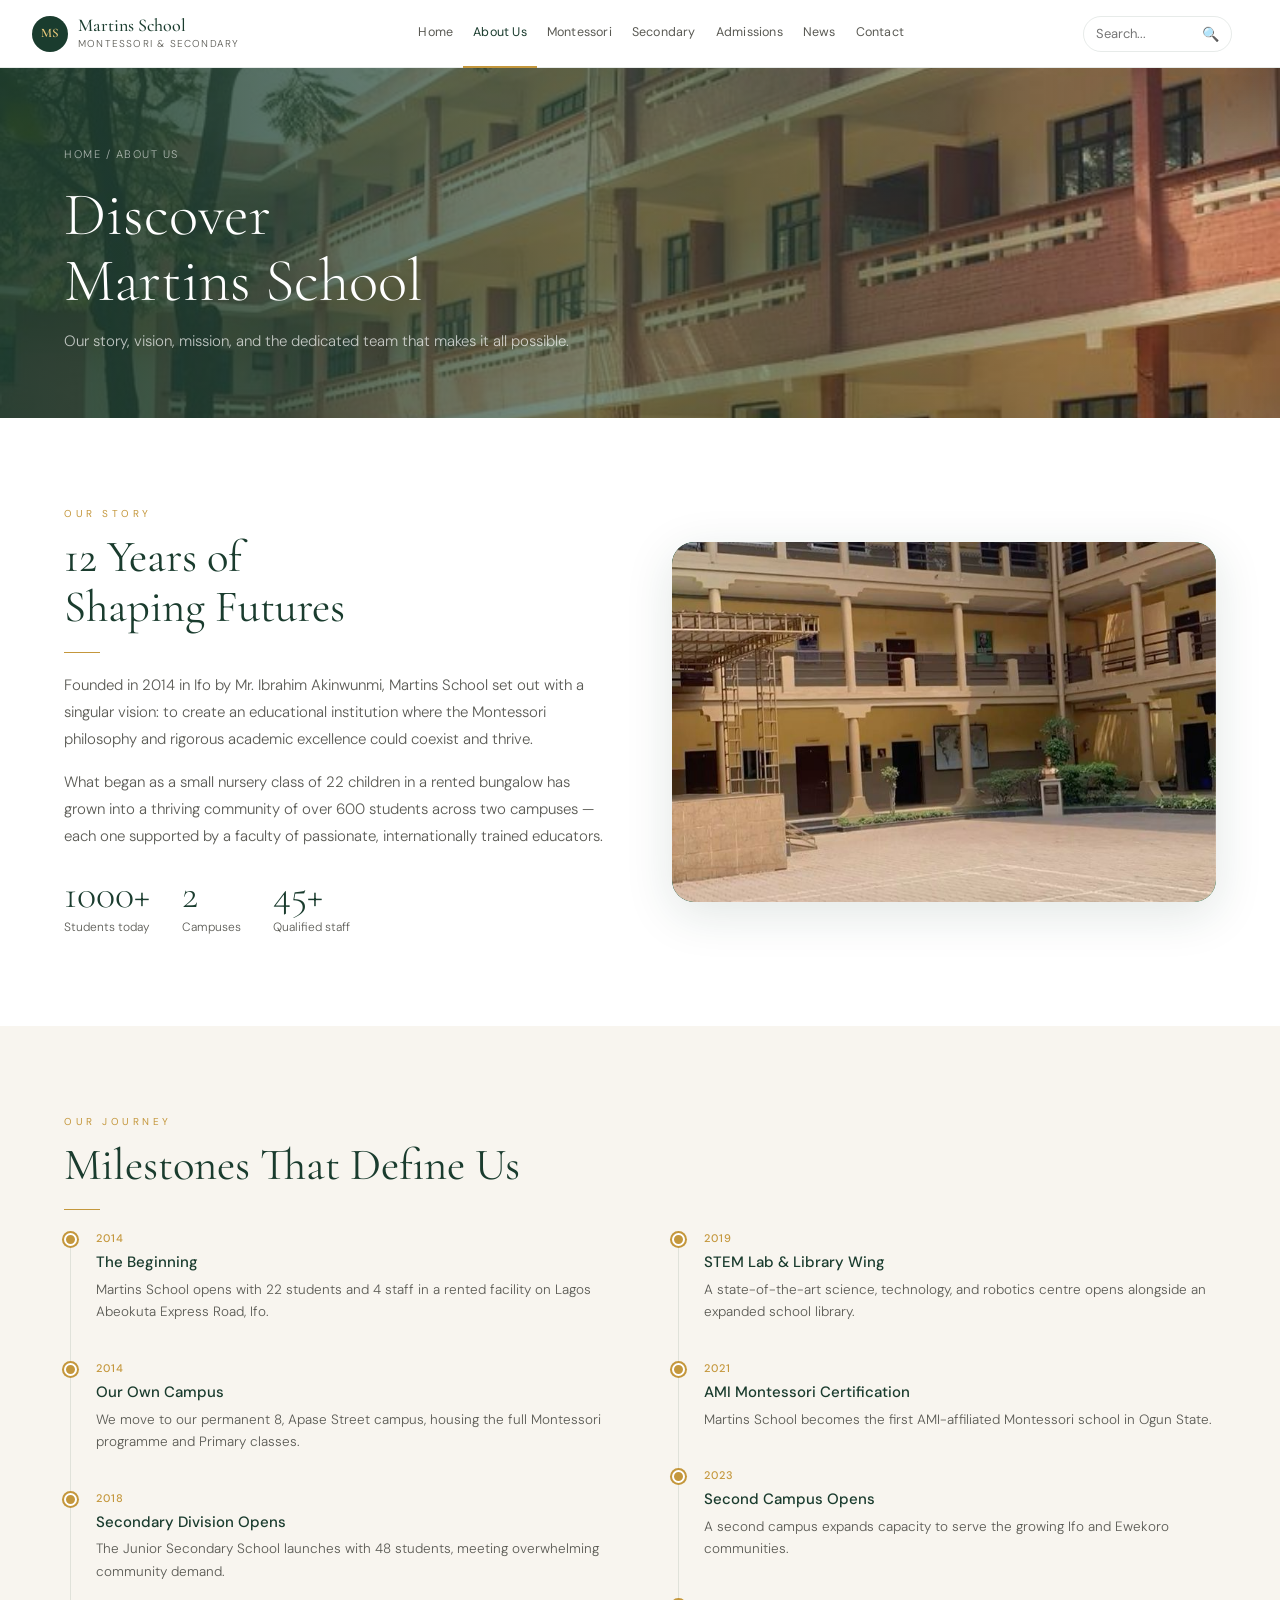
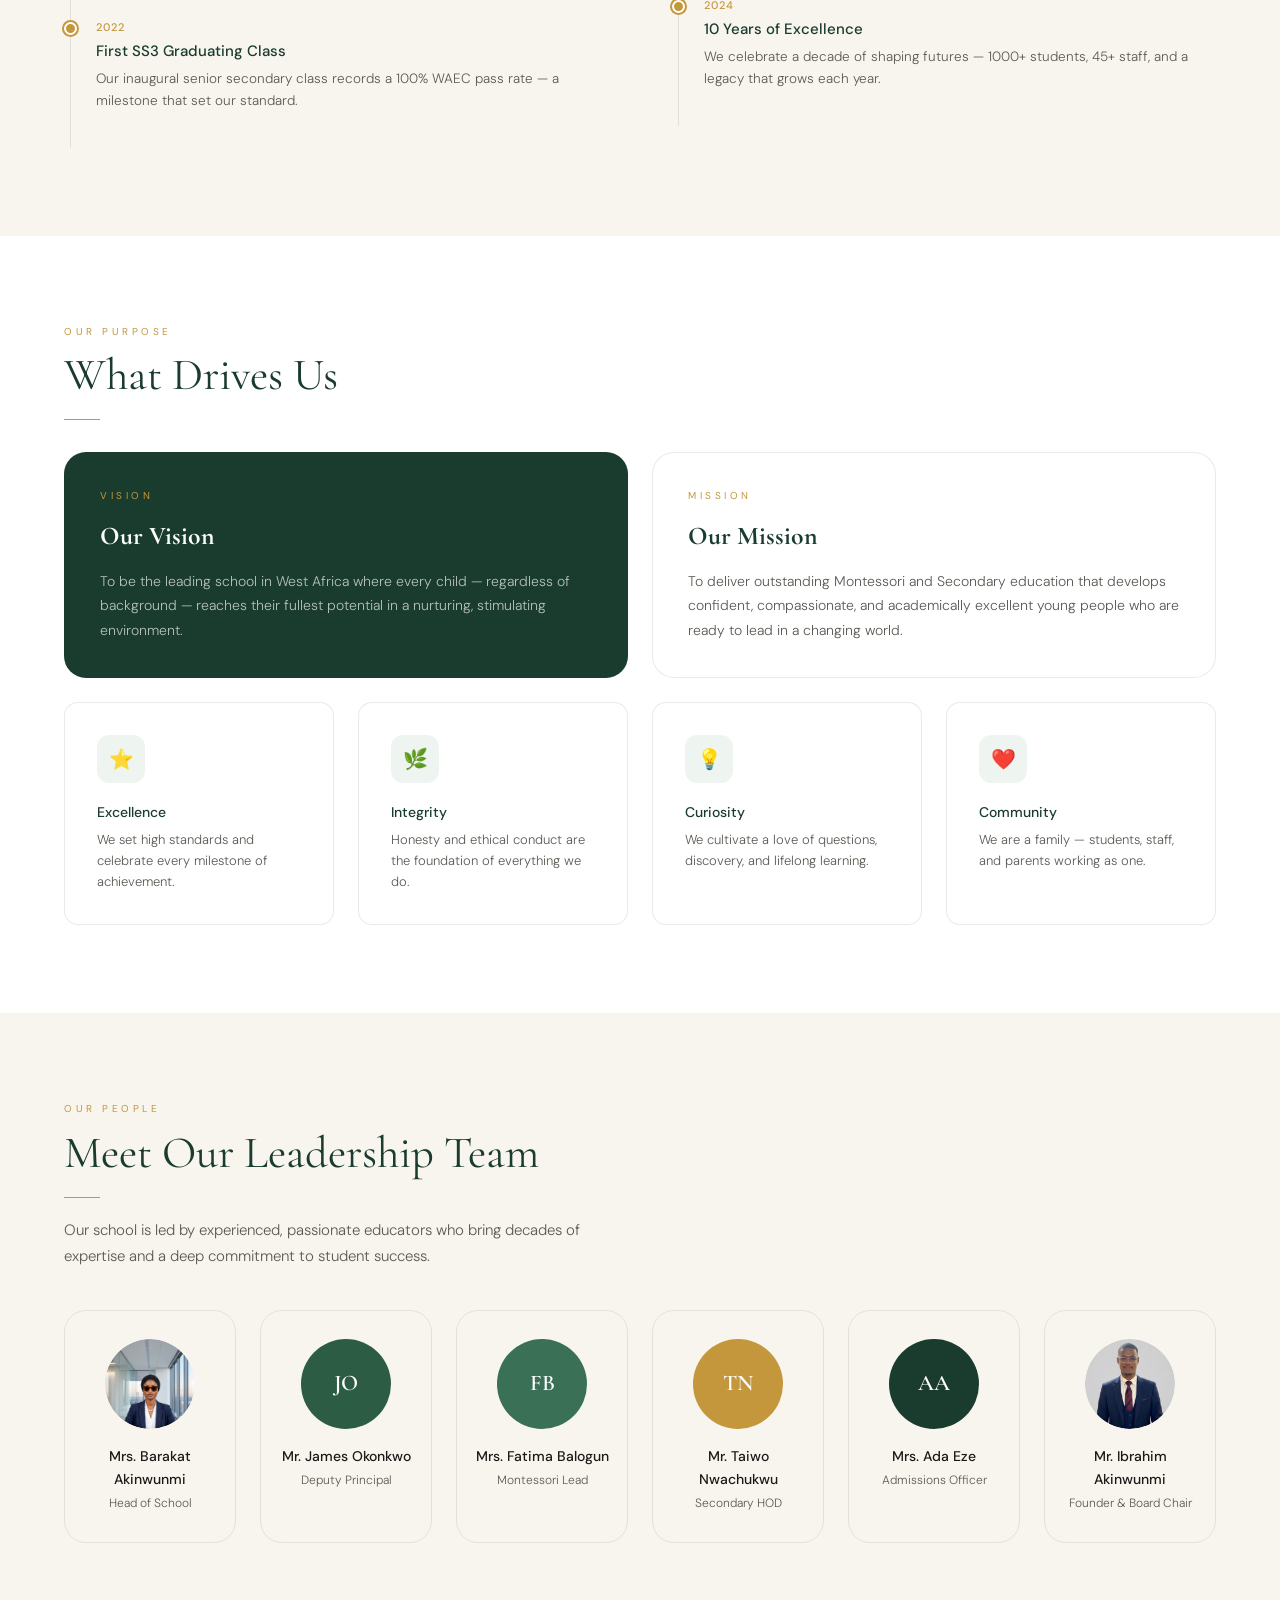
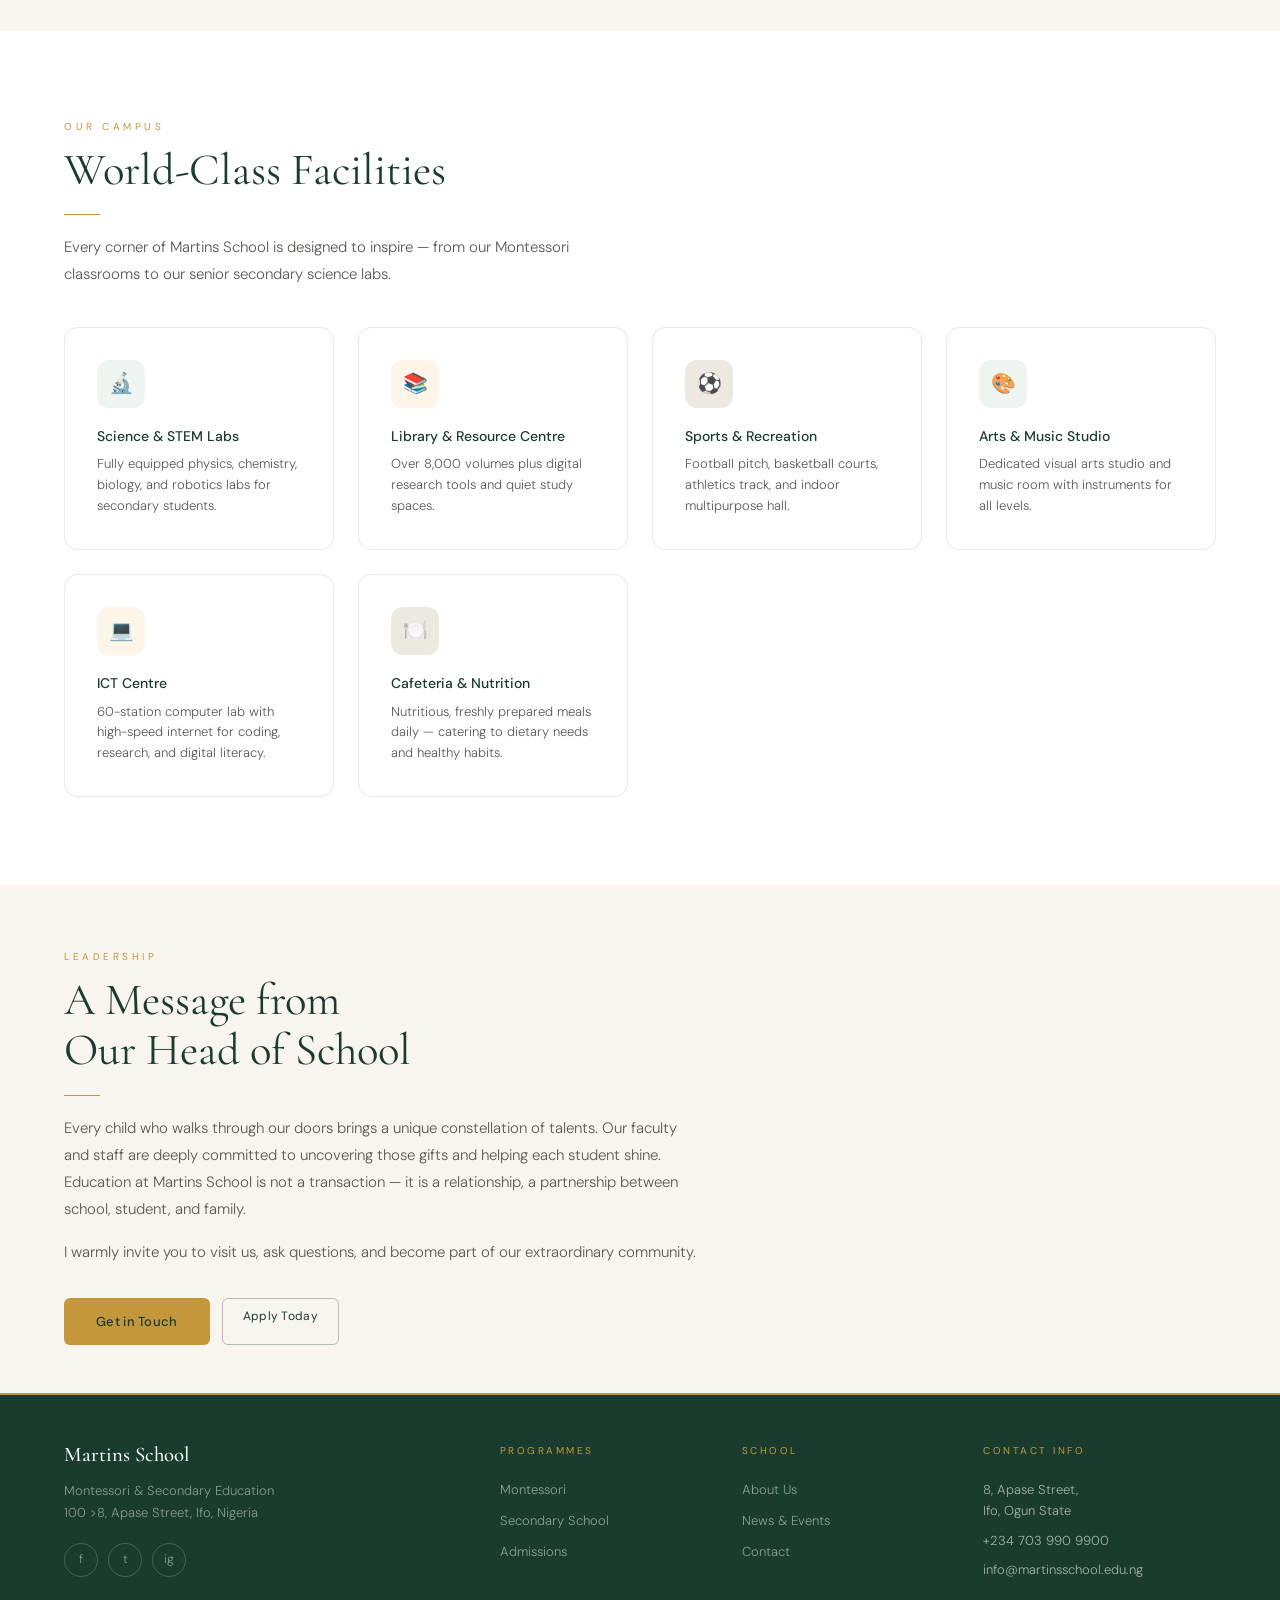
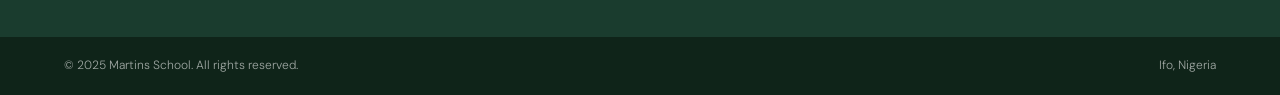
==== commit 0228a9e8: "Martins School" ====
--- a/about.html
+++ b/about.html
@@ -109,7 +109,7 @@
                     line-height: 1;
                   "
                 >
-                  600+
+                  1000+
                 </div>
                 <div
                   style="
@@ -260,7 +260,7 @@
               <div class="timeline-year">2024</div>
               <h4>10 Years of Excellence</h4>
               <p>
-                We celebrate a decade of shaping futures — 600+ students, 45+
+                We celebrate a decade of shaping futures — 1000+ students, 45+
                 staff, and a legacy that grows each year.
               </p>
             </div>
--- a/style.css
+++ b/style.css
@@ -1,10 +1,13 @@
 /* =============================================
    MARTINS SCHOOL — Global Stylesheet
-   Montessori & Secondary Education, Ibadan
+   Fully Responsive: Mobile · Tablet · Desktop
    ============================================= */
 
 @import url("https://fonts.googleapis.com/css2?family=Cormorant+Garamond:ital,wght@0,300;0,400;0,500;0,600;1,300;1,400;1,600&family=DM+Sans:opsz,wght@9..40,300;9..40,400;9..40,500&display=swap");
 
+/* =============================================
+   RESET & BASE
+   ============================================= */
 *,
 *::before,
 *::after {
@@ -34,10 +37,21 @@
   --radius-lg: 14px;
   --radius-xl: 22px;
   --transition: 0.25s cubic-bezier(0.4, 0, 0.2, 1);
+
+  /* Responsive spacing scale */
+  --space-xs: clamp(0.75rem, 2vw, 1rem);
+  --space-sm: clamp(1rem, 3vw, 1.5rem);
+  --space-md: clamp(1.5rem, 4vw, 2.5rem);
+  --space-lg: clamp(2rem, 5vw, 4rem);
+  --space-xl: clamp(3rem, 7vw, 5.5rem);
+
+  /* Nav height for offset calculations */
+  --nav-h: 68px;
 }
 
 html {
   scroll-behavior: smooth;
+  -webkit-text-size-adjust: 100%;
 }
 
 body {
@@ -47,7 +61,14 @@
   background: var(--white);
   line-height: 1.65;
   -webkit-font-smoothing: antialiased;
-  padding-top: 68px;
+  padding-top: var(--nav-h);
+  overflow-x: hidden;
+}
+
+img {
+  max-width: 100%;
+  height: auto;
+  display: block;
 }
 
 /* =============================================
@@ -61,28 +82,32 @@
   z-index: 1000;
   background: rgba(255, 255, 255, 0.97);
   backdrop-filter: blur(12px);
+  -webkit-backdrop-filter: blur(12px);
   border-bottom: 1px solid var(--border);
   display: flex;
   align-items: center;
   justify-content: space-between;
-  padding: 0 2rem;
-  height: 68px;
+  padding: 0 clamp(1rem, 3vw, 2rem);
+  height: var(--nav-h);
+  gap: 1rem;
   transition: box-shadow var(--transition);
 }
 nav.scrolled {
   box-shadow: var(--shadow-md);
 }
 
+/* Logo */
 .nav-logo {
   display: flex;
   align-items: center;
-  gap: 12px;
+  gap: 10px;
   text-decoration: none;
   flex-shrink: 0;
+  min-width: 0;
 }
 .nav-logo-mark {
-  width: 38px;
-  height: 38px;
+  width: 36px;
+  height: 36px;
   border-radius: 50%;
   background: var(--green);
   display: flex;
@@ -90,7 +115,7 @@
   justify-content: center;
   font-family: "Cormorant Garamond", serif;
   font-weight: 600;
-  font-size: 14px;
+  font-size: 13px;
   color: var(--gold-light);
   letter-spacing: 0.5px;
   flex-shrink: 0;
@@ -98,9 +123,10 @@
 .nav-logo-text {
   font-family: "Cormorant Garamond", serif;
   font-weight: 500;
-  font-size: 18px;
+  font-size: clamp(15px, 2vw, 18px);
   color: var(--green);
   line-height: 1.15;
+  white-space: nowrap;
 }
 .nav-logo-sub {
   font-size: 10px;
@@ -108,19 +134,24 @@
   color: var(--text-muted);
   letter-spacing: 1.2px;
   text-transform: uppercase;
-}
+  white-space: nowrap;
+}
+
+/* Desktop nav links */
 .nav-links {
   display: flex;
   align-items: center;
-  gap: 8px;
+  gap: 0;
+  flex: 1;
+  justify-content: center;
 }
 .nav-links a {
   font-size: 13px;
   font-weight: 400;
   color: var(--text-muted);
   text-decoration: none;
-  padding: 0 18px;
-  height: 68px;
+  padding: 0 clamp(8px, 1.2vw, 18px);
+  height: var(--nav-h);
   display: flex;
   align-items: center;
   border-bottom: 2px solid transparent;
@@ -136,6 +167,7 @@
   border-bottom-color: var(--gold);
 }
 
+/* Search bar */
 .nav-search {
   display: flex;
   align-items: center;
@@ -145,6 +177,7 @@
   height: 36px;
   gap: 6px;
   transition: border-color var(--transition);
+  flex-shrink: 0;
 }
 .nav-search:focus-within {
   border-color: var(--green);
@@ -155,7 +188,7 @@
   font-size: 13px;
   font-family: "DM Sans", sans-serif;
   color: var(--text);
-  width: 140px;
+  width: clamp(80px, 10vw, 140px);
   background: transparent;
 }
 .nav-search-btn {
@@ -164,7 +197,9 @@
   cursor: pointer;
   font-size: 14px;
   padding: 0;
-}
+  line-height: 1;
+}
+
 .nav-actions {
   display: flex;
   align-items: center;
@@ -172,7 +207,7 @@
   flex-shrink: 0;
 }
 
-/* Mobile hamburger */
+/* Hamburger — hidden on desktop */
 .nav-hamburger {
   display: none;
   flex-direction: column;
@@ -199,6 +234,35 @@
 }
 .nav-hamburger.open span:nth-child(3) {
   transform: translateY(-6.5px) rotate(-45deg);
+}
+
+/* Mobile nav open state */
+.nav-links.mobile-open {
+  display: flex;
+  flex-direction: column;
+  align-items: stretch;
+  position: fixed;
+  top: var(--nav-h);
+  left: 0;
+  right: 0;
+  background: white;
+  border-bottom: 1px solid var(--border);
+  padding: 0.5rem 1.5rem 1rem;
+  z-index: 999;
+  box-shadow: var(--shadow-md);
+  animation: fadeIn 0.2s ease;
+  max-height: calc(100vh - var(--nav-h));
+  overflow-y: auto;
+}
+.nav-links.mobile-open a {
+  height: auto;
+  padding: 0.85rem 0;
+  border-bottom: 1px solid var(--border);
+  border-left: none;
+  font-size: 15px;
+}
+.nav-links.mobile-open a:last-child {
+  border-bottom: none;
 }
 
 /* =============================================
@@ -261,6 +325,7 @@
   letter-spacing: 0.3px;
   text-decoration: none;
   display: inline-block;
+  white-space: nowrap;
 }
 .btn-gold:hover {
   background: var(--gold-light);
@@ -281,6 +346,7 @@
     background var(--transition),
     border-color var(--transition);
   display: inline-block;
+  white-space: nowrap;
 }
 .btn-ghost:hover {
   background: rgba(255, 255, 255, 0.08);
@@ -308,7 +374,7 @@
    TYPOGRAPHY & LAYOUT UTILITIES
    ============================================= */
 section {
-  padding: 5.5rem 4rem;
+  padding: var(--space-xl) clamp(1.25rem, 5vw, 4rem);
 }
 
 .section-label {
@@ -322,12 +388,12 @@
 .section-title {
   font-family: "Cormorant Garamond", serif;
   font-weight: 400;
-  font-size: clamp(2rem, 3vw, 2.8rem);
+  font-size: clamp(1.75rem, 3.5vw, 2.8rem);
   color: var(--green);
   line-height: 1.12;
 }
 .section-sub {
-  font-size: 15px;
+  font-size: clamp(14px, 2vw, 15px);
   color: var(--text-muted);
   max-width: 560px;
   line-height: 1.75;
@@ -344,11 +410,15 @@
    PAGE HERO (inner pages)
    ============================================= */
 .page-hero {
-  padding: 5rem 4rem 4rem;
+  padding: clamp(3rem, 6vw, 5rem) clamp(1.25rem, 5vw, 4rem)
+    clamp(2.5rem, 5vw, 4rem);
   position: relative;
   overflow: hidden;
-}
-
+  min-height: clamp(220px, 35vw, 340px);
+  display: flex;
+  flex-direction: column;
+  justify-content: flex-end;
+}
 .page-hero::after {
   content: "";
   position: absolute;
@@ -361,7 +431,6 @@
   );
   z-index: 0;
 }
-
 .page-hero-breadcrumb {
   font-size: 11px;
   color: rgba(255, 255, 255, 0.6);
@@ -381,14 +450,14 @@
 .page-hero h1 {
   font-family: "Cormorant Garamond", serif;
   font-weight: 300;
-  font-size: clamp(2.4rem, 4.5vw, 3.8rem);
+  font-size: clamp(2rem, 5vw, 3.8rem);
   color: white;
   line-height: 1.08;
   position: relative;
   z-index: 1;
 }
 .page-hero p {
-  font-size: 15px;
+  font-size: clamp(13px, 2vw, 15px);
   color: rgba(255, 255, 255, 0.7);
   margin-top: 0.9rem;
   max-width: 540px;
@@ -397,36 +466,32 @@
   z-index: 1;
 }
 
+/* Hero background variants */
 .hero-about {
   background-image: url("img/hero-about.jpeg");
   background-size: cover;
   background-position: center;
 }
-
 .hero-admissions {
   background-image: url("img/hero-admissions.jpeg");
   background-size: cover;
   background-position: center 40%;
 }
-
 .hero-secondary {
   background-image: url("img/hero-secondary.jpeg");
   background-size: cover;
   background-position: center 40%;
 }
-
 .hero-montessori {
   background-image: url("img/hero-montessori.jpeg");
   background-size: cover;
   background-position: center 25%;
 }
-
 .hero-news {
   background-image: url("img/hero-news.jpeg");
   background-size: cover;
   background-position: center;
 }
-
 .hero-contact {
   background-image: url("img/hero-contact.jpeg");
   background-size: cover;
@@ -439,7 +504,7 @@
 .two-col {
   display: grid;
   grid-template-columns: 1fr 1fr;
-  gap: 4rem;
+  gap: clamp(2rem, 5vw, 4rem);
   align-items: center;
 }
 .two-col.reverse {
@@ -452,7 +517,7 @@
 .info-img {
   border-radius: var(--radius-xl);
   overflow: hidden;
-  height: 360px;
+  height: clamp(240px, 30vw, 360px);
   background: linear-gradient(135deg, var(--green-mid), var(--green-light));
   box-shadow: var(--shadow-lg);
 }
@@ -470,7 +535,7 @@
   background: var(--white);
   border: 1px solid var(--border);
   border-radius: var(--radius-lg);
-  padding: 2rem;
+  padding: clamp(1.25rem, 3vw, 2rem);
   transition:
     transform var(--transition),
     box-shadow var(--transition);
@@ -479,7 +544,6 @@
   transform: translateY(-4px);
   box-shadow: var(--shadow-md);
 }
-
 .card-icon {
   width: 48px;
   height: 48px;
@@ -502,7 +566,7 @@
   border-bottom: 1px solid var(--border);
 }
 .stat-box {
-  padding: 2.5rem 2rem;
+  padding: clamp(1.5rem, 3vw, 2.5rem) clamp(1rem, 2vw, 2rem);
   text-align: center;
   border-right: 1px solid var(--border);
   transition: background var(--transition);
@@ -515,7 +579,7 @@
 }
 .stat-num {
   font-family: "Cormorant Garamond", serif;
-  font-size: 3rem;
+  font-size: clamp(2rem, 4vw, 3rem);
   font-weight: 300;
   color: var(--green);
   line-height: 1;
@@ -577,9 +641,14 @@
   border-bottom: 1px solid var(--border);
   margin-bottom: 3rem;
   overflow-x: auto;
+  -webkit-overflow-scrolling: touch;
+  scrollbar-width: none;
+}
+.tabs::-webkit-scrollbar {
+  display: none;
 }
 .tab-btn {
-  padding: 1rem 1.8rem;
+  padding: clamp(0.75rem, 2vw, 1rem) clamp(1rem, 2.5vw, 1.8rem);
   font-size: 13px;
   font-weight: 400;
   cursor: pointer;
@@ -637,6 +706,7 @@
   font-weight: 400;
   color: var(--text);
   transition: color var(--transition);
+  gap: 1rem;
 }
 .faq-q:hover {
   color: var(--green);
@@ -735,11 +805,11 @@
 .form-section {
   background: var(--cream);
   border-radius: var(--radius-xl);
-  padding: 2.5rem 3rem;
+  padding: clamp(1.5rem, 4vw, 2.5rem) clamp(1.25rem, 4vw, 3rem);
 }
 .form-section h2 {
   font-family: "Cormorant Garamond", serif;
-  font-size: 2rem;
+  font-size: clamp(1.5rem, 3vw, 2rem);
   color: var(--green);
   margin-bottom: 1.5rem;
 }
@@ -778,6 +848,7 @@
   transition:
     border-color var(--transition),
     box-shadow var(--transition);
+  width: 100%;
 }
 .form-group input:focus,
 .form-group select:focus,
@@ -797,6 +868,14 @@
   width: 100%;
   border-collapse: collapse;
   margin-top: 1rem;
+  display: block;
+  overflow-x: auto;
+  -webkit-overflow-scrolling: touch;
+}
+.dates-table table {
+  width: 100%;
+  border-collapse: collapse;
+  min-width: 460px;
 }
 .dates-table th {
   font-size: 10px;
@@ -807,6 +886,7 @@
   border-bottom: 1px solid var(--border);
   text-align: left;
   font-weight: 400;
+  white-space: nowrap;
 }
 .dates-table td {
   padding: 1rem 1.2rem;
@@ -827,6 +907,7 @@
   border-radius: 20px;
   font-weight: 400;
   letter-spacing: 0.5px;
+  white-space: nowrap;
 }
 
 /* =============================================
@@ -847,7 +928,7 @@
   box-shadow: var(--shadow-md);
 }
 .news-img {
-  height: 190px;
+  height: clamp(160px, 20vw, 190px);
   overflow: hidden;
   background: linear-gradient(135deg, var(--green-mid), var(--green-light));
 }
@@ -910,9 +991,8 @@
   width: 52px;
   text-align: center;
   background: var(--green);
-  border-radius: var(--radius);
+  border-radius: 10px;
   padding: 8px 0;
-  border-radius: 10px;
 }
 .event-date-box .month {
   font-size: 9px;
@@ -940,7 +1020,7 @@
 }
 
 /* =============================================
-   CONTACT
+   CONTACT DETAILS
    ============================================= */
 .contact-detail {
   display: flex;
@@ -973,15 +1053,15 @@
 }
 
 /* =============================================
-   FOOTER — fixed: border-top separator + reduced padding
+   FOOTER
    ============================================= */
 footer {
   background: var(--green);
   color: rgba(255, 255, 255, 0.6);
-  padding: 3rem 4rem;
+  padding: clamp(2rem, 5vw, 3rem) clamp(1.25rem, 5vw, 4rem);
   display: grid;
   grid-template-columns: 2fr 1fr 1fr 1.2fr;
-  gap: 3rem;
+  gap: clamp(1.5rem, 4vw, 3rem);
   border-top: 2px solid var(--gold);
 }
 .footer-brand .nav-logo-text {
@@ -998,6 +1078,7 @@
   display: flex;
   gap: 10px;
   margin-top: 1.2rem;
+  flex-wrap: wrap;
 }
 .footer-social a {
   width: 34px;
@@ -1042,9 +1123,8 @@
   margin-bottom: 0.5rem;
 }
 .footer-bottom {
-  background: rgba(0, 0, 0, 0.25);
   background-color: #0f2419;
-  padding: 1.2rem 4rem;
+  padding: clamp(0.75rem, 2vw, 1.2rem) clamp(1.25rem, 5vw, 4rem);
   display: flex;
   justify-content: space-between;
   align-items: center;
@@ -1060,7 +1140,7 @@
 .testimonial-card {
   background: var(--green);
   border-radius: var(--radius-xl);
-  padding: 2.5rem;
+  padding: clamp(1.5rem, 4vw, 2.5rem);
   position: relative;
   overflow: hidden;
 }
@@ -1075,7 +1155,7 @@
   line-height: 1;
 }
 .testimonial-card p {
-  font-size: 15px;
+  font-size: clamp(13px, 2vw, 15px);
   color: rgba(255, 255, 255, 0.85);
   line-height: 1.75;
   font-style: italic;
@@ -1091,11 +1171,11 @@
 }
 
 /* =============================================
-   HIGHLIGHT / CTA BAND — fixed: reduced bottom padding
+   CTA BAND
    ============================================= */
 .cta-band {
   background: var(--green);
-  padding: 4rem 4rem 3rem;
+  padding: clamp(2.5rem, 5vw, 4rem) clamp(1.25rem, 5vw, 4rem);
   display: flex;
   gap: 2rem;
   align-items: center;
@@ -1104,7 +1184,7 @@
 }
 .cta-band h2 {
   font-family: "Cormorant Garamond", serif;
-  font-size: 2.2rem;
+  font-size: clamp(1.6rem, 3vw, 2.2rem);
   color: white;
   font-weight: 300;
 }
@@ -1166,10 +1246,10 @@
 }
 
 /* =============================================
-   VISION/MISSION CARDS
+   VISION / MISSION CARDS
    ============================================= */
 .vision-card {
-  padding: 2.2rem;
+  padding: clamp(1.5rem, 3vw, 2.2rem);
   border-radius: var(--radius-xl);
   border: 1px solid var(--border);
   background: white;
@@ -1196,7 +1276,7 @@
 }
 .vision-card h3 {
   font-family: "Cormorant Garamond", serif;
-  font-size: 1.6rem;
+  font-size: clamp(1.3rem, 2.5vw, 1.6rem);
   color: var(--green);
   margin: 0.5rem 0 0.75rem;
 }
@@ -1261,13 +1341,13 @@
    ============================================= */
 .team-grid {
   display: grid;
-  grid-template-columns: repeat(auto-fill, minmax(175px, 1fr));
+  grid-template-columns: repeat(auto-fill, minmax(160px, 1fr));
   gap: 1.5rem;
   margin-top: 2.5rem;
 }
 .team-card {
   text-align: center;
-  padding: 1.75rem 1rem;
+  padding: clamp(1.25rem, 3vw, 1.75rem) 1rem;
   border: 1px solid var(--border);
   border-radius: var(--radius-xl);
   transition:
@@ -1280,8 +1360,8 @@
   cursor: pointer;
 }
 .team-avatar {
-  width: 100px;
-  height: 100px;
+  width: 90px;
+  height: 90px;
   border-radius: 50%;
   margin: 0 auto 1rem;
   display: flex;
@@ -1291,6 +1371,7 @@
   font-size: 1.4rem;
   font-weight: 600;
   color: white;
+  overflow: hidden;
 }
 .team-avatar img {
   width: 100%;
@@ -1360,7 +1441,7 @@
 }
 .curriculum-card {
   background: white;
-  padding: 2.5rem 2rem;
+  padding: clamp(1.5rem, 3vw, 2.5rem) clamp(1rem, 2.5vw, 2rem);
   text-align: center;
   transition: background var(--transition);
 }
@@ -1373,7 +1454,7 @@
 }
 .curriculum-card h3 {
   font-family: "Cormorant Garamond", serif;
-  font-size: 1.4rem;
+  font-size: clamp(1.2rem, 2.5vw, 1.4rem);
   color: var(--green);
   margin-bottom: 0.6rem;
 }
@@ -1389,7 +1470,7 @@
 .admissions-strip {
   background: var(--green-pale);
   border-radius: var(--radius-xl);
-  padding: 2rem 2.5rem;
+  padding: clamp(1.5rem, 3vw, 2rem) clamp(1.25rem, 3vw, 2.5rem);
   margin-top: 2.5rem;
   display: flex;
   gap: 2rem;
@@ -1399,7 +1480,7 @@
 }
 .admissions-strip h3 {
   font-family: "Cormorant Garamond", serif;
-  font-size: 1.6rem;
+  font-size: clamp(1.3rem, 2.5vw, 1.6rem);
   color: var(--green);
 }
 .admissions-strip p {
@@ -1426,125 +1507,12 @@
 }
 
 /* =============================================
-   RESPONSIVE
-   ============================================= */
-@media (max-width: 768px) {
-  nav {
-    padding: 0 2rem;
-  }
-  .nav-links {
-    display: none;
-  }
-  .nav-hamburger {
-    display: flex;
-  }
-  section {
-    padding: 4rem 2rem;
-  }
-  .page-hero {
-    padding: 4rem 2rem 3rem;
-  }
-  .stats-row {
-    grid-template-columns: 1fr 1fr;
-  }
-  .stat-box:nth-child(2) {
-    border-right: none;
-  }
-  .stat-box:nth-child(3) {
-    border-bottom: none;
-  }
-  footer {
-    padding: 2.5rem 2rem;
-    grid-template-columns: 1fr 1fr;
-  }
-  .footer-bottom {
-    padding: 1rem 2rem;
-  }
-  .cta-band {
-    padding: 3rem 2rem 2.5rem;
-  }
-}
-@media (max-width: 768px) {
-  .two-col {
-    grid-template-columns: 1fr;
-    gap: 2rem;
-  }
-  .two-col.reverse {
-    direction: ltr;
-  }
-  .curriculum-grid {
-    grid-template-columns: 1fr;
-  }
-  .form-row {
-    grid-template-columns: 1fr;
-  }
-  footer {
-    grid-template-columns: 1fr;
-  }
-  .cta-band {
-    flex-direction: column;
-    align-items: flex-start;
-    gap: 1.5rem;
-  }
-}
-@media (max-width: 540px) {
-  nav {
-    padding: 0 1.25rem;
-  }
-  .nav-logo-text {
-    font-size: 16px;
-  }
-  section {
-    padding: 3rem 1.25rem;
-  }
-  .page-hero {
-    padding: 3rem 1.25rem 2.5rem;
-  }
-  .stats-row {
-    grid-template-columns: 1fr 1fr;
-  }
-  .form-section {
-    padding: 1.75rem 1.25rem;
-  }
-}
-
-/* Mobile nav open state */
-@media (max-width: 768px) {
-  .nav-links.mobile-open {
-    display: flex;
-    flex-direction: column;
-    position: fixed;
-    top: 68px;
-    left: 0;
-    right: 0;
-    background: white;
-    border-bottom: 1px solid var(--border);
-    padding: 1rem 2rem;
-    z-index: 999;
-    box-shadow: var(--shadow-md);
-    animation: fadeIn 0.2s ease;
-  }
-  .nav-links.mobile-open a {
-    height: auto;
-    padding: 0.8rem 0;
-    border-bottom: 1px solid var(--border);
-    border-left: none;
-  }
-  .nav-links.mobile-open a:last-child {
-    border-bottom: none;
-  }
-  .nav-actions {
-    gap: 8px;
-  }
-  .nav-actions .btn-outline {
-    display: none;
-  }
-}
-/* ===== HOME-SPECIFIC STYLES ===== */
+   HOME-SPECIFIC: HERO
+   ============================================= */
 .hero {
   position: relative;
-  height: calc(100vh - 68px);
-  min-height: 600px;
+  height: calc(100vh - var(--nav-h));
+  min-height: 540px;
   background: linear-gradient(
     150deg,
     var(--green) 0%,
@@ -1552,7 +1520,7 @@
     #3e7a5a 100%
   );
   display: flex;
-  align-items: flex-end;
+  align-items: center;
   overflow: hidden;
 }
 .hero-bg-grid {
@@ -1569,23 +1537,25 @@
 }
 .hero-photo {
   position: absolute;
-  right: 0;
-  top: 0;
-  bottom: 0;
-  width: 100%;
+  inset: 0;
   background: url(img/hero-bg.jpeg) center/cover;
-  opacity: 0.6;
+  opacity: 0.45;
 }
 .hero-photo::after {
   content: "";
   position: absolute;
   inset: 0;
-  background: linear-gradient(90deg, var(--green) 0%, transparent 60%);
+  background: linear-gradient(
+    105deg,
+    rgba(26, 60, 46, 0.92) 0%,
+    rgba(26, 60, 46, 0.65) 50%,
+    rgba(26, 60, 46, 0.3) 100%
+  );
 }
 .hero-content {
   position: relative;
   z-index: 2;
-  padding: 4rem 4rem 5rem;
+  padding: clamp(2rem, 5vw, 4rem) clamp(1.25rem, 5vw, 4rem);
   max-width: 660px;
   animation: pageIn 0.6s ease both;
 }
@@ -1606,7 +1576,7 @@
 .hero h1 {
   font-family: "Cormorant Garamond", serif;
   font-weight: 300;
-  font-size: clamp(3rem, 5.5vw, 5rem);
+  font-size: clamp(2.6rem, 6vw, 5rem);
   color: white;
   line-height: 1.05;
   margin-bottom: 1.2rem;
@@ -1617,7 +1587,7 @@
   color: var(--gold-light);
 }
 .hero p {
-  font-size: 15.5px;
+  font-size: clamp(14px, 2vw, 15.5px);
   color: rgba(255, 255, 255, 0.7);
   max-width: 460px;
   margin-bottom: 2.2rem;
@@ -1649,7 +1619,9 @@
   background: rgba(255, 255, 255, 0.25);
 }
 
-/* ===== VALUES ===== */
+/* =============================================
+   HOME: VALUES
+   ============================================= */
 .values-section {
   padding-bottom: 0;
 }
@@ -1662,7 +1634,7 @@
   border-left: 1px solid var(--border);
 }
 .value-card {
-  padding: 2.2rem 1.75rem;
+  padding: clamp(1.5rem, 3vw, 2.2rem) clamp(1rem, 2.5vw, 1.75rem);
   border-right: 1px solid var(--border);
   border-bottom: 1px solid var(--border);
   transition: background var(--transition);
@@ -1700,7 +1672,9 @@
   text-transform: uppercase;
 }
 
-/* ===== NEWS ===== */
+/* =============================================
+   HOME: NEWS
+   ============================================= */
 .news-section {
   background: var(--cream);
 }
@@ -1709,6 +1683,8 @@
   justify-content: space-between;
   align-items: flex-end;
   margin-bottom: 2.5rem;
+  flex-wrap: wrap;
+  gap: 1rem;
 }
 .news-grid {
   display: grid;
@@ -1716,18 +1692,20 @@
   gap: 1.5rem;
 }
 
-/* ===== HEAD OF SCHOOL ===== */
+/* =============================================
+   HOME: HEAD OF SCHOOL
+   ============================================= */
 .head-section {
-  background: var(--green);
-  display: flex;
-  gap: 4rem;
+  display: flex;
+  gap: clamp(2rem, 5vw, 4rem);
   align-items: center;
   flex-wrap: wrap;
-  padding: 5rem 4rem;
+  padding: clamp(2.5rem, 5vw, 4rem) clamp(1.25rem, 5vw, 4rem);
+  background: #ffffff;
 }
 .head-photo {
-  width: 140px;
-  height: 140px;
+  width: clamp(100px, 14vw, 140px);
+  height: clamp(100px, 14vw, 140px);
   border-radius: 50%;
   background: var(--green-mid);
   border: 3px solid var(--gold);
@@ -1746,11 +1724,11 @@
   object-position: center top;
 }
 .head-section .section-title {
-  color: white;
+  color: var(--green);
 }
 .head-section p {
   font-size: 15px;
-  color: rgba(255, 255, 255, 0.68);
+  color: var(--text-muted);
   line-height: 1.8;
   margin-bottom: 1.5rem;
   max-width: 580px;
@@ -1758,25 +1736,27 @@
 .head-name {
   font-family: "Cormorant Garamond", serif;
   font-size: 1.2rem;
-  color: var(--gold-light);
+  color: var(--gold);
   font-style: italic;
 }
 .head-role {
   font-size: 11px;
-  color: rgba(255, 255, 255, 0.45);
+  color: var(--text-muted);
   letter-spacing: 1.5px;
   text-transform: uppercase;
   margin-top: 3px;
 }
 
-/* ===== QUICK LINKS STRIP ===== */
+/* =============================================
+   HOME: QUICK LINKS
+   ============================================= */
 .quicklinks {
   display: grid;
   grid-template-columns: repeat(4, 1fr);
   border-top: 1px solid var(--border);
 }
 .quicklink {
-  padding: 2rem 1.75rem;
+  padding: clamp(1.5rem, 3vw, 2rem) clamp(1rem, 2.5vw, 1.75rem);
   border-right: 1px solid var(--border);
   display: flex;
   flex-direction: column;
@@ -1809,67 +1789,19 @@
   margin-top: auto;
 }
 
-/* ===== RESPONSIVE HOME ===== */
-@media (max-width: 900px) {
-  .values-grid {
-    grid-template-columns: 1fr 1fr;
-  }
-  .news-grid {
-    grid-template-columns: 1fr;
-  }
-  .quicklinks {
-    grid-template-columns: 1fr 1fr;
-  }
-  .quicklink:nth-child(2) {
-    border-right: none;
-  }
-  .quicklink:nth-child(3) {
-    border-right: 1px solid var(--border);
-  }
-  .quicklink {
-    border-bottom: 1px solid var(--border);
-  }
-  .head-section {
-    padding: 3.5rem 2rem;
-    gap: 2rem;
-  }
-}
-@media (max-width: 540px) {
-  .hero-content {
-    padding: 3rem 1.25rem 4rem;
-  }
-  .hero-scroll {
-    display: none;
-  }
-  .values-grid {
-    grid-template-columns: 1fr;
-  }
-  .quicklinks {
-    grid-template-columns: 1fr;
-  }
-  .quicklink {
-    border-right: none;
-  }
-}
-/* ===== CONTACT PAGE SPECIFIC ===== */
-
+/* =============================================
+   CONTACT PAGE
+   ============================================= */
 .contact-layout {
   display: grid;
   grid-template-columns: 1fr 1.1fr;
-  gap: 5rem;
+  gap: clamp(2rem, 5vw, 5rem);
   align-items: start;
 }
-
-/* Info side */
 .contact-info-block {
   display: flex;
   flex-direction: column;
   gap: 2rem;
-}
-.contact-detail {
-  display: flex;
-  gap: 1.25rem;
-  align-items: flex-start;
 }
 .contact-icon {
   width: 46px;
@@ -1920,7 +1852,6 @@
   font-weight: 400;
 }
 
-/* Departments */
 .dept-cards {
   display: grid;
   grid-template-columns: 1fr 1fr;
@@ -1964,20 +1895,18 @@
   font-weight: 400;
 }
 
-/* Map placeholder */
 .map-section {
   background: var(--cream);
 }
 .map-embed {
   width: 100%;
-  height: 380px;
+  height: clamp(260px, 35vw, 380px);
   border-radius: var(--radius-xl);
   overflow: hidden;
   border: 1px solid var(--border);
   position: relative;
 }
 .map-embed-inner {
-  /* Decorative map-like grid */
   position: absolute;
   inset: 0;
   background-image:
@@ -2022,19 +1951,17 @@
   box-shadow: var(--shadow-sm);
   white-space: nowrap;
 }
-
-/* Form side */
 .contact-form-wrap {
   background: white;
   border: 1px solid var(--border);
   border-radius: var(--radius-xl);
-  padding: 3rem;
+  padding: clamp(1.5rem, 4vw, 3rem);
   box-shadow: var(--shadow-sm);
 }
 .contact-form-wrap h2 {
   font-family: "Cormorant Garamond", serif;
   font-weight: 400;
-  font-size: 1.8rem;
+  font-size: clamp(1.5rem, 3vw, 1.8rem);
   color: var(--green);
   margin-bottom: 0.4rem;
 }
@@ -2078,7 +2005,7 @@
 }
 .visit-card {
   text-align: center;
-  padding: 2.5rem 1.5rem;
+  padding: clamp(1.5rem, 3vw, 2.5rem) clamp(1rem, 2vw, 1.5rem);
   border: 1px solid var(--border);
   border-radius: var(--radius-xl);
   transition: all var(--transition);
@@ -2105,27 +2032,9 @@
   line-height: 1.65;
 }
 
-@media (max-width: 1024px) {
-  .contact-layout {
-    grid-template-columns: 1fr;
-    gap: 3rem;
-  }
-  .visit-strip {
-    grid-template-columns: 1fr 1fr;
-  }
-}
-@media (max-width: 640px) {
-  .dept-cards {
-    grid-template-columns: 1fr;
-  }
-  .visit-strip {
-    grid-template-columns: 1fr;
-  }
-  .contact-form-wrap {
-    padding: 2rem 1.5rem;
-  }
-}
-/* ── Scroll to top ── */
+/* =============================================
+   SCROLL TO TOP BUTTON
+   ============================================= */
 .scroll-top {
   position: fixed;
   bottom: 2rem;
@@ -2159,3 +2068,915 @@
   background: var(--green-mid);
   transform: translateY(-2px);
 }
+
+/* =============================================
+   TAB PANELS (Admissions)
+   ============================================= */
+.tab-panel {
+  display: none;
+}
+.tab-panel.active {
+  display: block;
+  animation: fadeIn 0.25s ease;
+}
+.tab-info-box {
+  background: var(--green-pale);
+  border: 1px solid rgba(26, 60, 46, 0.12);
+  border-left: 3px solid var(--green);
+  border-radius: var(--radius-lg);
+  padding: 1.25rem 1.5rem;
+  margin-bottom: 1.5rem;
+}
+.tab-info-box h4 {
+  font-size: 13px;
+  font-weight: 500;
+  color: var(--green);
+  margin-bottom: 6px;
+  display: flex;
+  align-items: center;
+  gap: 7px;
+}
+.tab-info-box p {
+  font-size: 13px;
+  color: var(--text-muted);
+  line-height: 1.65;
+}
+.tab-info-box a {
+  color: var(--green);
+  font-weight: 500;
+  text-decoration: none;
+}
+.tab-info-box a:hover {
+  text-decoration: underline;
+}
+
+.visit-slots {
+  display: grid;
+  grid-template-columns: 1fr 1fr;
+  gap: 0.6rem;
+  margin-top: 0.75rem;
+}
+.visit-slot {
+  background: white;
+  border: 1px solid var(--border);
+  border-radius: var(--radius);
+  padding: 0.6rem 1rem;
+  font-size: 12.5px;
+  color: var(--text-muted);
+  display: flex;
+  align-items: center;
+  gap: 6px;
+}
+.visit-slot span {
+  color: var(--green);
+  font-weight: 500;
+}
+
+.fees-table {
+  width: 100%;
+  border-collapse: collapse;
+  margin-top: 0.75rem;
+  font-size: 13px;
+}
+.fees-table th {
+  font-size: 10px;
+  letter-spacing: 1.5px;
+  text-transform: uppercase;
+  color: var(--text-muted);
+  padding: 0.5rem 0.75rem;
+  border-bottom: 1px solid var(--border);
+  text-align: left;
+  font-weight: 400;
+}
+.fees-table td {
+  padding: 0.65rem 0.75rem;
+  border-bottom: 1px solid var(--border);
+  color: var(--text-muted);
+}
+.fees-table td:last-child {
+  color: var(--green);
+  font-weight: 500;
+}
+.fees-table tr:last-child td {
+  border-bottom: none;
+}
+
+.other-links {
+  display: grid;
+  grid-template-columns: 1fr 1fr;
+  gap: 0.6rem;
+  margin-top: 0.75rem;
+}
+.other-link-btn {
+  display: flex;
+  align-items: center;
+  gap: 8px;
+  padding: 0.75rem 1rem;
+  border: 1px solid var(--border);
+  border-radius: var(--radius);
+  background: white;
+  font-size: 12.5px;
+  color: var(--text-muted);
+  cursor: pointer;
+  text-decoration: none;
+  transition: all var(--transition);
+}
+.other-link-btn:hover {
+  border-color: var(--green);
+  color: var(--green);
+  background: var(--green-pale);
+}
+
+/* =============================================
+   NEWS PAGE SPECIFIC
+   ============================================= */
+.news-filters {
+  display: flex;
+  gap: 8px;
+  flex-wrap: wrap;
+  margin-top: 2rem;
+}
+.filter-btn {
+  font-size: 11px;
+  font-weight: 400;
+  letter-spacing: 1.2px;
+  text-transform: uppercase;
+  padding: 7px 18px;
+  border-radius: 20px;
+  border: 1px solid var(--border);
+  background: transparent;
+  color: var(--text-muted);
+  cursor: pointer;
+  transition: all var(--transition);
+}
+.filter-btn:hover,
+.filter-btn.active {
+  background: var(--green);
+  color: white;
+  border-color: var(--green);
+}
+
+/* Featured article */
+.news-featured {
+  display: grid;
+  grid-template-columns: 1fr 1fr;
+  gap: 0;
+  border: 1px solid var(--border);
+  border-radius: var(--radius-xl);
+  overflow: hidden;
+  margin-top: 3rem;
+  transition: box-shadow var(--transition);
+}
+.news-featured:hover {
+  box-shadow: var(--shadow-lg);
+}
+.news-featured-img {
+  height: clamp(260px, 35vw, 440px);
+  overflow: hidden;
+}
+.news-featured-img img {
+  width: 100%;
+  height: 100%;
+  object-fit: cover;
+  transition: transform 0.5s ease;
+}
+.news-featured:hover .news-featured-img img {
+  transform: scale(1.04);
+}
+.news-featured-body {
+  padding: clamp(1.5rem, 4vw, 3.5rem);
+  display: flex;
+  flex-direction: column;
+  justify-content: center;
+  background: white;
+}
+.news-featured-body .news-tag {
+  margin-bottom: 1.2rem;
+}
+.news-featured-body h2 {
+  font-family: "Cormorant Garamond", serif;
+  font-weight: 400;
+  font-size: clamp(1.4rem, 2.5vw, 2.2rem);
+  color: var(--green);
+  line-height: 1.2;
+  margin-bottom: 1rem;
+}
+.news-featured-body p {
+  font-size: 14px;
+  color: var(--text-muted);
+  line-height: 1.8;
+  margin-bottom: 1.75rem;
+}
+.news-featured-meta {
+  display: flex;
+  align-items: center;
+  gap: 1rem;
+  font-size: 12px;
+  color: var(--text-muted);
+  padding-top: 1.5rem;
+  border-top: 1px solid var(--border);
+  margin-top: auto;
+}
+.news-featured-meta .author-dot {
+  width: 32px;
+  height: 32px;
+  border-radius: 50%;
+  background: var(--green-pale);
+  display: flex;
+  align-items: center;
+  justify-content: center;
+  font-size: 14px;
+  flex-shrink: 0;
+}
+
+/* Main news grid */
+.news-main-grid {
+  display: grid;
+  grid-template-columns: 2fr 1fr;
+  gap: 3rem;
+  margin-top: 4rem;
+  align-items: start;
+}
+.news-articles {
+  display: flex;
+  flex-direction: column;
+  gap: 0;
+}
+.news-article-row {
+  display: grid;
+  grid-template-columns: 200px 1fr;
+  gap: 1.5rem;
+  padding: 2rem 0;
+  border-bottom: 1px solid var(--border);
+  transition: background var(--transition);
+  cursor: pointer;
+}
+.news-article-row:first-child {
+  padding-top: 0;
+}
+.news-article-row:hover .article-img img {
+  transform: scale(1.05);
+}
+.article-img {
+  height: 130px;
+  border-radius: var(--radius-lg);
+  overflow: hidden;
+  flex-shrink: 0;
+}
+.article-img img {
+  width: 100%;
+  height: 100%;
+  object-fit: cover;
+  transition: transform 0.4s ease;
+}
+.article-body {
+  display: flex;
+  flex-direction: column;
+  justify-content: center;
+}
+.article-body .news-tag {
+  margin-bottom: 0.5rem;
+}
+.article-body h3 {
+  font-family: "Cormorant Garamond", serif;
+  font-weight: 400;
+  font-size: 1.2rem;
+  color: var(--green);
+  line-height: 1.3;
+  margin-bottom: 0.4rem;
+  transition: color var(--transition);
+}
+.news-article-row:hover .article-body h3 {
+  color: var(--gold);
+}
+.article-body p {
+  font-size: 13px;
+  color: var(--text-muted);
+  line-height: 1.65;
+  margin-bottom: 0.5rem;
+}
+.article-date {
+  font-size: 11px;
+  color: var(--text-muted);
+  letter-spacing: 0.5px;
+}
+
+/* Sidebar */
+.news-sidebar {
+  position: sticky;
+  top: calc(var(--nav-h) + 20px);
+}
+.sidebar-section {
+  margin-bottom: 2.5rem;
+}
+.sidebar-title {
+  font-size: 11px;
+  letter-spacing: 2.5px;
+  text-transform: uppercase;
+  color: var(--gold);
+  margin-bottom: 1.25rem;
+  font-weight: 400;
+}
+.event-item {
+  display: flex;
+  gap: 1rem;
+  padding: 1rem 0;
+  border-bottom: 1px solid var(--border);
+  align-items: flex-start;
+}
+.event-item:last-child {
+  border-bottom: none;
+}
+.event-date-block {
+  text-align: center;
+  background: var(--green-pale);
+  border-radius: var(--radius);
+  padding: 6px 10px;
+  flex-shrink: 0;
+  min-width: 46px;
+}
+.event-date-block .day {
+  font-family: "Cormorant Garamond", serif;
+  font-size: 1.4rem;
+  font-weight: 600;
+  color: var(--green);
+  line-height: 1;
+}
+.event-date-block .month {
+  font-size: 9px;
+  letter-spacing: 1.5px;
+  text-transform: uppercase;
+  color: var(--gold);
+  margin-top: 2px;
+}
+.event-info h4 {
+  font-size: 13px;
+  font-weight: 500;
+  color: var(--text);
+  line-height: 1.4;
+  margin-bottom: 3px;
+}
+.event-info p {
+  font-size: 12px;
+  color: var(--text-muted);
+}
+.newsletter-box {
+  background: var(--green);
+  border-radius: var(--radius-xl);
+  padding: 2rem;
+  color: white;
+}
+.newsletter-box h3 {
+  font-family: "Cormorant Garamond", serif;
+  font-size: 1.4rem;
+  color: white;
+  margin-bottom: 0.5rem;
+}
+.newsletter-box p {
+  font-size: 13px;
+  color: rgba(255, 255, 255, 0.65);
+  line-height: 1.65;
+  margin-bottom: 1.25rem;
+}
+.newsletter-input {
+  width: 100%;
+  padding: 10px 14px;
+  border-radius: var(--radius);
+  border: 1px solid rgba(255, 255, 255, 0.2);
+  background: rgba(255, 255, 255, 0.1);
+  color: white;
+  font-size: 13px;
+  margin-bottom: 10px;
+  font-family: "DM Sans", sans-serif;
+  outline: none;
+  transition: border-color var(--transition);
+}
+.newsletter-input::placeholder {
+  color: rgba(255, 255, 255, 0.4);
+}
+.newsletter-input:focus {
+  border-color: var(--gold);
+}
+
+/* Pagination */
+.pagination {
+  display: flex;
+  gap: 6px;
+  margin-top: 2.5rem;
+  align-items: center;
+  flex-wrap: wrap;
+}
+.page-btn {
+  width: 36px;
+  height: 36px;
+  border-radius: var(--radius);
+  border: 1px solid var(--border);
+  background: transparent;
+  color: var(--text-muted);
+  font-size: 13px;
+  cursor: pointer;
+  transition: all var(--transition);
+  display: flex;
+  align-items: center;
+  justify-content: center;
+}
+.page-btn:hover,
+.page-btn.active {
+  background: var(--green);
+  color: white;
+  border-color: var(--green);
+}
+
+/* =============================================
+   ============================================= */
+/*                                               */
+/*   RESPONSIVE BREAKPOINTS                      */
+/*   1280px · 1024px · 900px · 768px · 540px    */
+/*   480px  · 380px                              */
+/*                                               */
+/* =============================================
+   ============================================= */
+
+/* ── Large Desktop (1280+): no changes needed ── */
+
+/* ── Laptop / Small Desktop (≤1280px) ── */
+@media (max-width: 1280px) {
+  .nav-links a {
+    padding: 0 10px;
+    font-size: 12.5px;
+  }
+  .nav-search-input {
+    width: 100px;
+  }
+}
+
+/* ── Tablet Landscape / Laptop (≤1024px) ── */
+@media (max-width: 1024px) {
+  /* Nav: hide links, show hamburger */
+  .nav-links {
+    display: none;
+  }
+  .nav-hamburger {
+    display: flex;
+  }
+
+  /* Layout */
+  .two-col {
+    grid-template-columns: 1fr;
+    gap: 2rem;
+  }
+  .two-col.reverse {
+    direction: ltr;
+  }
+
+  /* Stats */
+  .stats-row {
+    grid-template-columns: repeat(2, 1fr);
+  }
+  .stat-box:nth-child(2) {
+    border-right: none;
+  }
+  .stat-box:nth-child(3) {
+    border-right: 1px solid var(--border);
+    border-top: 1px solid var(--border);
+  }
+  .stat-box:nth-child(4) {
+    border-right: none;
+    border-top: 1px solid var(--border);
+  }
+
+  /* News page */
+  .news-main-grid {
+    grid-template-columns: 1fr;
+  }
+  .news-sidebar {
+    position: static;
+  }
+
+  /* Contact page */
+  .contact-layout {
+    grid-template-columns: 1fr;
+    gap: 3rem;
+  }
+  .visit-strip {
+    grid-template-columns: 1fr 1fr;
+  }
+
+  /* Footer */
+  footer {
+    grid-template-columns: 1fr 1fr;
+    gap: 2rem;
+  }
+  .footer-brand {
+    grid-column: 1 / -1;
+  }
+}
+
+/* ── Tablet Portrait (≤900px) ── */
+@media (max-width: 900px) {
+  /* Values grid */
+  .values-grid {
+    grid-template-columns: 1fr 1fr;
+  }
+
+  /* News grid */
+  .news-grid {
+    grid-template-columns: 1fr 1fr;
+  }
+
+  /* Quick links */
+  .quicklinks {
+    grid-template-columns: 1fr 1fr;
+  }
+  .quicklink {
+    border-bottom: 1px solid var(--border);
+  }
+  .quicklink:nth-child(2) {
+    border-right: none;
+  }
+  .quicklink:nth-child(3) {
+    border-right: 1px solid var(--border);
+  }
+  .quicklink:nth-child(4) {
+    border-right: none;
+  }
+
+  /* Curriculum */
+  .curriculum-grid {
+    grid-template-columns: 1fr 1fr;
+  }
+
+  /* Head section */
+  .head-section {
+    flex-direction: column;
+    align-items: flex-start;
+    text-align: left;
+  }
+}
+
+/* ── Mobile Landscape / Large Mobile (≤768px) ── */
+@media (max-width: 768px) {
+  /* Nav */
+  nav {
+    padding: 0 1.5rem;
+  }
+
+  /* Sections */
+  section {
+    padding: clamp(2.5rem, 6vw, 4rem) 1.5rem;
+  }
+  .page-hero {
+    padding: 3rem 1.5rem 2.5rem;
+    min-height: 200px;
+  }
+
+  /* Stats */
+  .stats-row {
+    grid-template-columns: 1fr 1fr;
+  }
+
+  /* News featured */
+  .news-featured {
+    grid-template-columns: 1fr;
+  }
+  .news-featured-img {
+    height: 240px;
+  }
+  .news-featured-body {
+    padding: 1.75rem;
+  }
+
+  /* News article rows */
+  .news-article-row {
+    grid-template-columns: 140px 1fr;
+    gap: 1rem;
+    padding: 1.5rem 0;
+  }
+  .article-img {
+    height: 110px;
+  }
+
+  /* Forms */
+  .form-row {
+    grid-template-columns: 1fr;
+  }
+  .hours-grid {
+    grid-template-columns: 1fr;
+  }
+
+  /* Footer */
+  footer {
+    grid-template-columns: 1fr;
+    gap: 2rem;
+    padding: 2rem 1.5rem;
+  }
+  .footer-brand {
+    grid-column: auto;
+  }
+  .footer-bottom {
+    padding: 1rem 1.5rem;
+    flex-direction: column;
+    text-align: center;
+    gap: 4px;
+  }
+
+  /* CTA band */
+  .cta-band {
+    flex-direction: column;
+    align-items: flex-start;
+    gap: 1.5rem;
+  }
+
+  /* Visit strip */
+  .visit-strip {
+    grid-template-columns: 1fr;
+    margin-top: 2.5rem;
+  }
+
+  /* Dept cards */
+  .dept-cards {
+    grid-template-columns: 1fr;
+  }
+
+  /* Other links */
+  .other-links {
+    grid-template-columns: 1fr;
+  }
+
+  /* Visit slots */
+  .visit-slots {
+    grid-template-columns: 1fr;
+  }
+
+  /* Scroll top */
+  .scroll-top {
+    bottom: 1.5rem;
+    right: 1.25rem;
+    width: 42px;
+    height: 42px;
+    font-size: 14px;
+  }
+}
+
+/* ── Mobile (≤540px) ── */
+@media (max-width: 540px) {
+  nav {
+    padding: 0 1.1rem;
+  }
+  .nav-logo-sub {
+    display: none;
+  }
+
+  section {
+    padding: clamp(2rem, 6vw, 3rem) 1.1rem;
+  }
+  .page-hero {
+    padding: 2.5rem 1.1rem 2rem;
+  }
+
+  /* Hero */
+  .hero {
+    min-height: 480px;
+    align-items: center;
+  }
+  .hero-content {
+    padding: 2rem 1.1rem;
+  }
+  .hero-scroll {
+    display: none;
+  }
+  .hero-btns {
+    flex-direction: column;
+    gap: 10px;
+  }
+  .hero-btns .btn-gold,
+  .hero-btns .btn-ghost {
+    width: 100%;
+    text-align: center;
+    padding: 13px 20px;
+  }
+
+  /* Values */
+  .values-grid {
+    grid-template-columns: 1fr;
+  }
+
+  /* News grid */
+  .news-grid {
+    grid-template-columns: 1fr;
+  }
+
+  /* Quick links */
+  .quicklinks {
+    grid-template-columns: 1fr;
+  }
+  .quicklink {
+    border-right: none;
+  }
+  .quicklink:nth-child(3) {
+    border-right: none;
+  }
+
+  /* Curriculum */
+  .curriculum-grid {
+    grid-template-columns: 1fr;
+  }
+
+  /* Stats */
+  .stats-row {
+    grid-template-columns: 1fr 1fr;
+  }
+
+  /* Form section */
+  .form-section {
+    padding: 1.5rem 1.1rem;
+    border-radius: var(--radius-lg);
+  }
+
+  /* News article rows */
+  .news-article-row {
+    grid-template-columns: 1fr;
+    gap: 1rem;
+  }
+  .article-img {
+    height: 180px;
+  }
+
+  /* News featured */
+  .news-featured-img {
+    height: 200px;
+  }
+
+  /* Contact */
+  .contact-form-wrap {
+    padding: 1.5rem 1.1rem;
+    border-radius: var(--radius-lg);
+  }
+
+  /* Head section */
+  .head-section {
+    padding: 2.5rem 1.1rem;
+  }
+  .head-photo {
+    width: 90px;
+    height: 90px;
+  }
+
+  /* Footer */
+  footer {
+    padding: 2rem 1.1rem;
+  }
+  .footer-bottom {
+    padding: 1rem 1.1rem;
+  }
+}
+
+/* ── Small Mobile (≤480px) ── */
+@media (max-width: 480px) {
+  /* Hide search bar on very small screens */
+  .nav-search {
+    display: none;
+  }
+
+  .section-title {
+    font-size: clamp(1.6rem, 7vw, 2rem);
+  }
+
+  /* Stats 1 column on very small */
+  .stats-row {
+    grid-template-columns: 1fr 1fr;
+  }
+  .stat-box {
+    padding: 1.25rem 0.75rem;
+  }
+  .stat-num {
+    font-size: 2rem;
+  }
+
+  /* Tab buttons stack scroll */
+  .tabs {
+    gap: 0;
+  }
+  .tab-btn {
+    padding: 0.75rem 1rem;
+    font-size: 12px;
+  }
+
+  /* Pagination */
+  .page-btn {
+    width: 32px;
+    height: 32px;
+    font-size: 12px;
+  }
+
+  /* Buttons */
+  .btn-gold,
+  .btn-ghost {
+    padding: 12px 22px;
+    font-size: 12px;
+  }
+
+  /* Admissions strip */
+  .admissions-strip {
+    flex-direction: column;
+    align-items: flex-start;
+    gap: 1rem;
+  }
+
+  /* Dept cards */
+  .dept-cards {
+    grid-template-columns: 1fr;
+  }
+
+  /* Team grid */
+  .team-grid {
+    grid-template-columns: repeat(2, 1fr);
+    gap: 1rem;
+  }
+  .team-avatar {
+    width: 70px;
+    height: 70px;
+  }
+}
+
+/* ── Extra Small (≤380px) ── */
+@media (max-width: 380px) {
+  nav {
+    padding: 0 0.9rem;
+    gap: 0.5rem;
+  }
+  .nav-logo-mark {
+    width: 30px;
+    height: 30px;
+    font-size: 11px;
+  }
+  .nav-logo-text {
+    font-size: 14px;
+  }
+
+  .hero h1 {
+    font-size: clamp(2rem, 9vw, 2.6rem);
+  }
+  .hero-tag {
+    font-size: 9px;
+    padding: 5px 12px;
+  }
+
+  section {
+    padding: 2rem 0.9rem;
+  }
+  .page-hero {
+    padding: 2rem 0.9rem 1.75rem;
+  }
+
+  footer {
+    padding: 1.75rem 0.9rem;
+  }
+  .footer-bottom {
+    padding: 0.75rem 0.9rem;
+    font-size: 11px;
+  }
+
+  .scroll-top {
+    bottom: 1rem;
+    right: 0.9rem;
+    width: 38px;
+    height: 38px;
+    font-size: 13px;
+  }
+
+  .team-grid {
+    grid-template-columns: repeat(2, 1fr);
+  }
+
+  /* News article row: single column */
+  .news-article-row {
+    grid-template-columns: 1fr;
+  }
+} 
+
+/* =============================================
+   PRINT STYLES
+   ============================================= */
+@media print {
+  nav,
+  .scroll-top,
+  .hero-scroll,
+  .nav-hamburger {
+    display: none !important;
+  }
+  body {
+    padding-top: 0;
+  }
+  section {
+    padding: 2rem 1.5rem;
+  }
+  .hero {
+    height: auto;
+    min-height: 0;
+    padding: 2rem 1.5rem;
+  }
+  footer {
+    grid-template-columns: 1fr 1fr;
+  }
+}
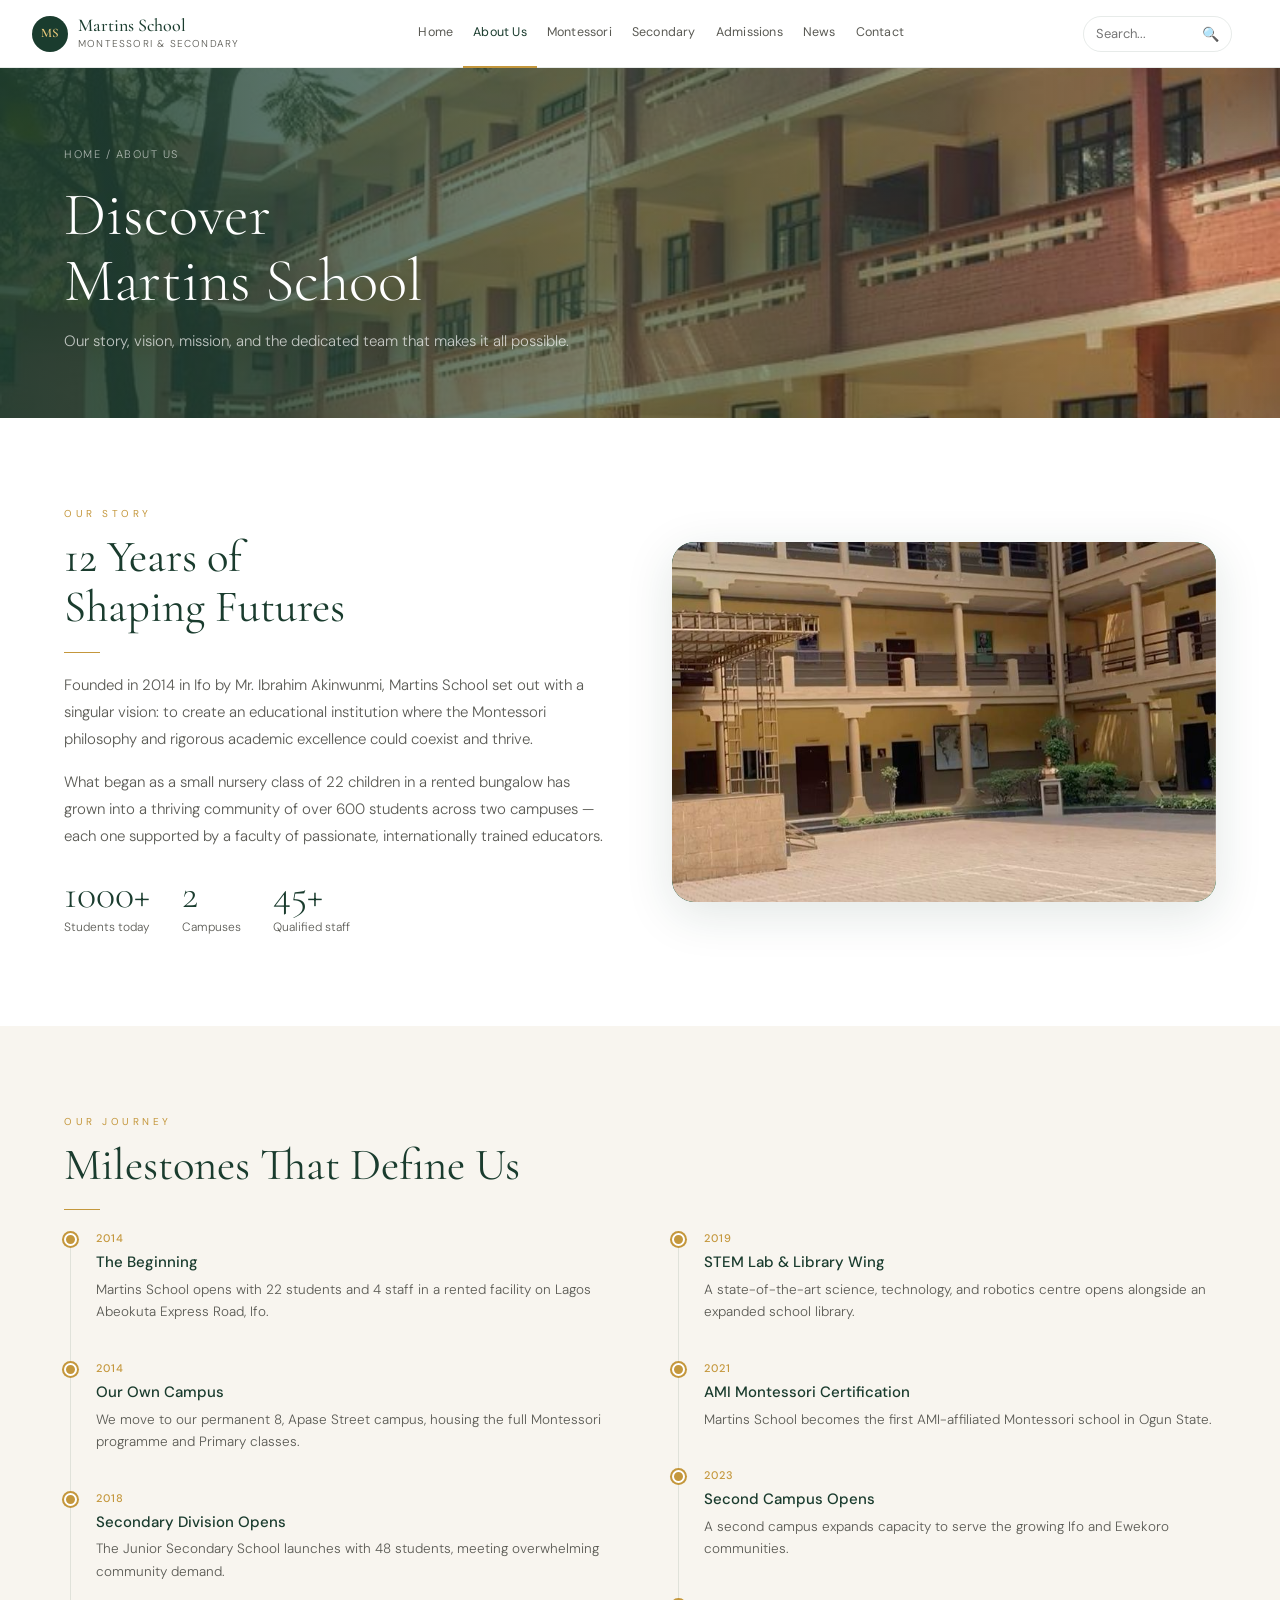
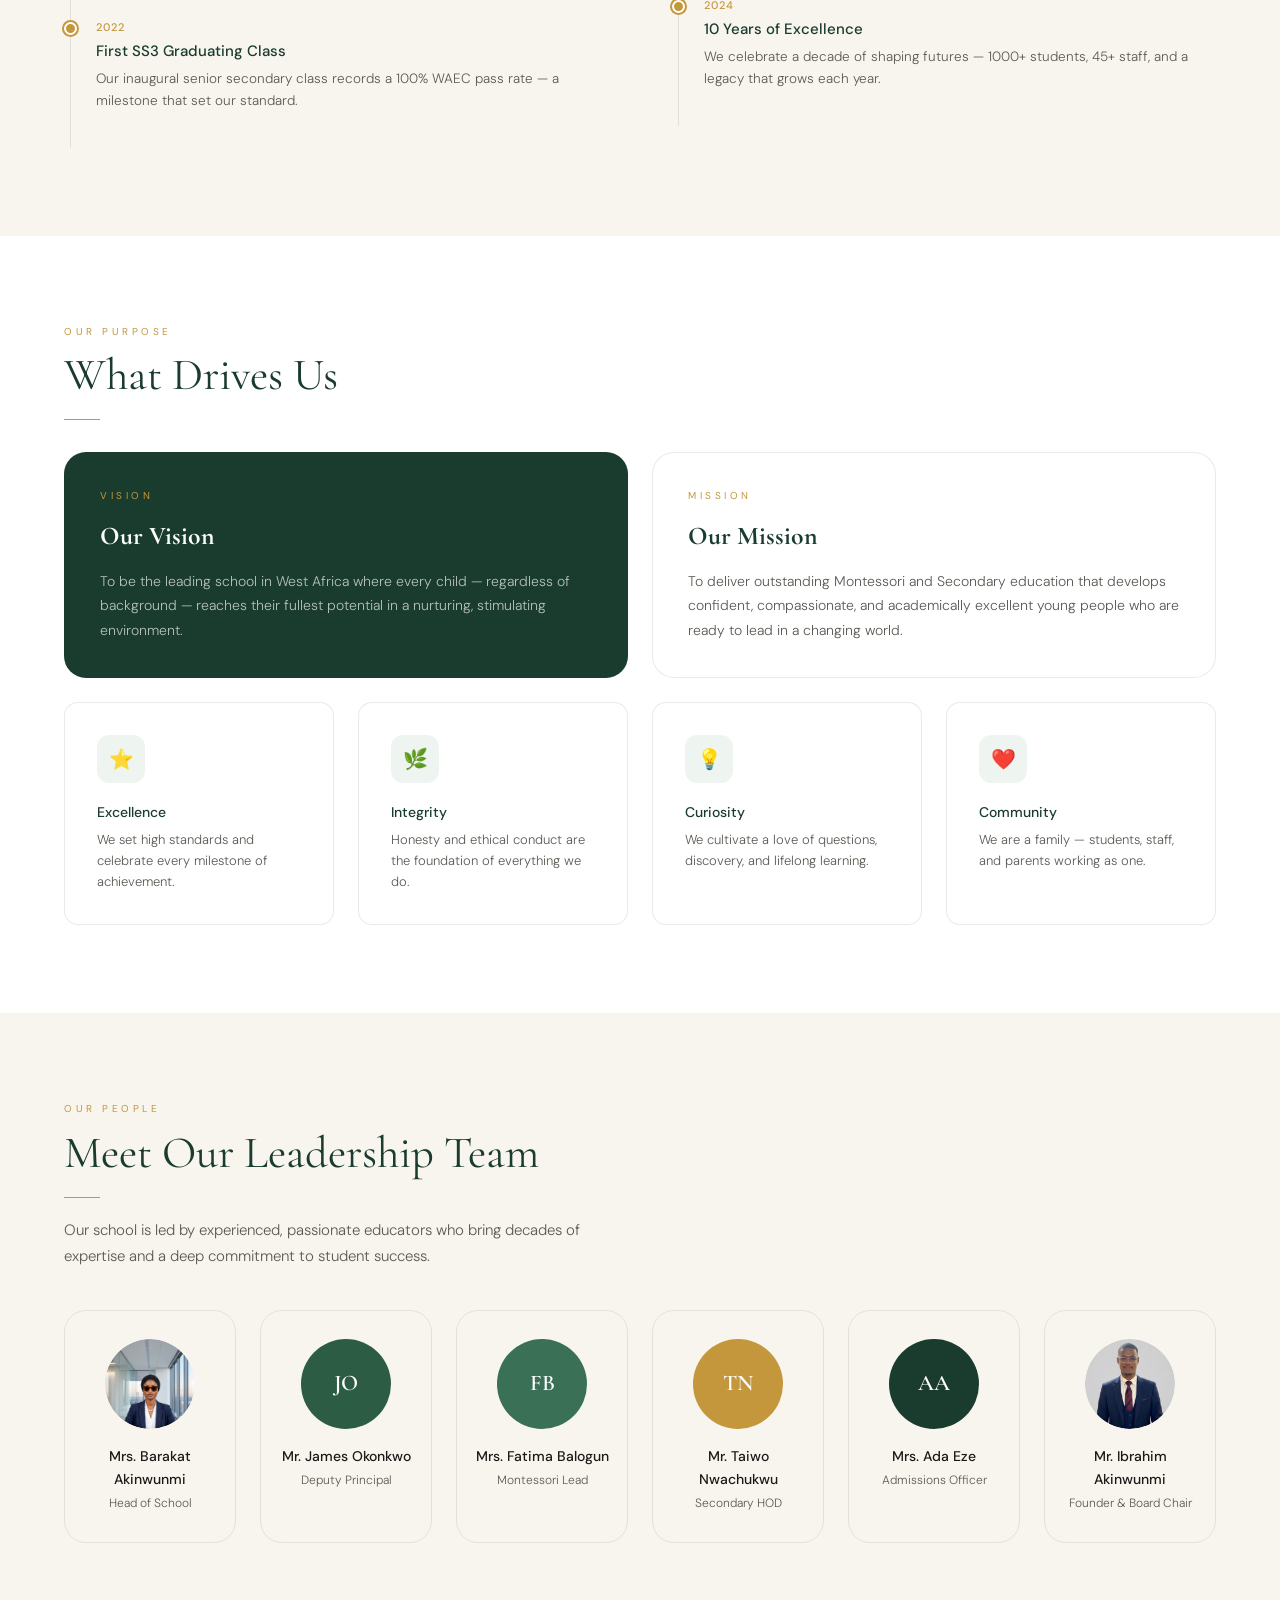
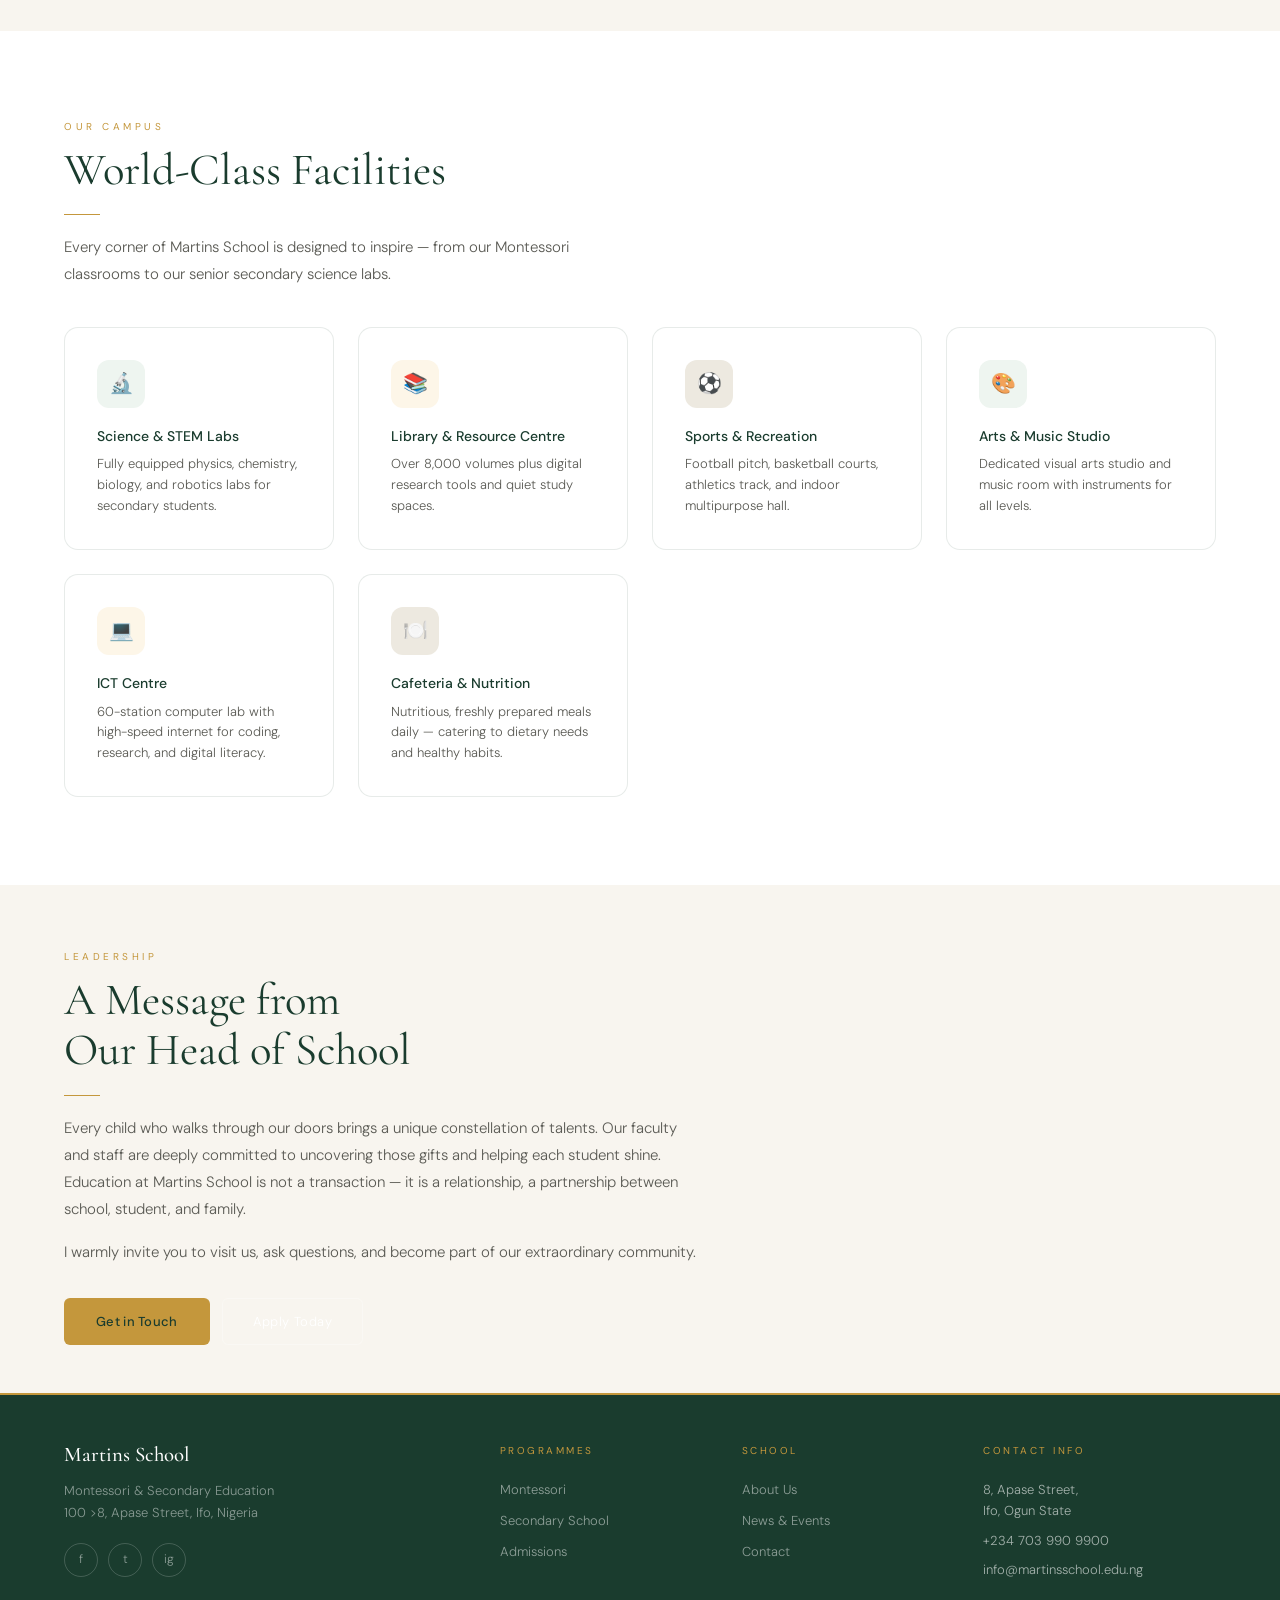
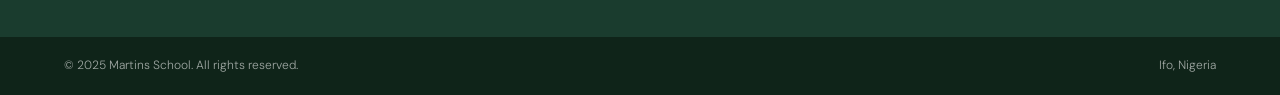
==== commit 3b6ee631: "Martins School" ====
--- a/about.html
+++ b/about.html
@@ -654,7 +654,7 @@
           </p>
           <div style="display: flex; gap: 12px; flex-wrap: wrap">
             <a href="contact.html" class="btn-gold">Get in Touch</a>
-            <a href="admissions.html" class="btn-outline">Apply Today</a>
+            <a href="admissions.html" class="btn-ghost">Apply Today</a>
           </div>
         </div>
       </section>
